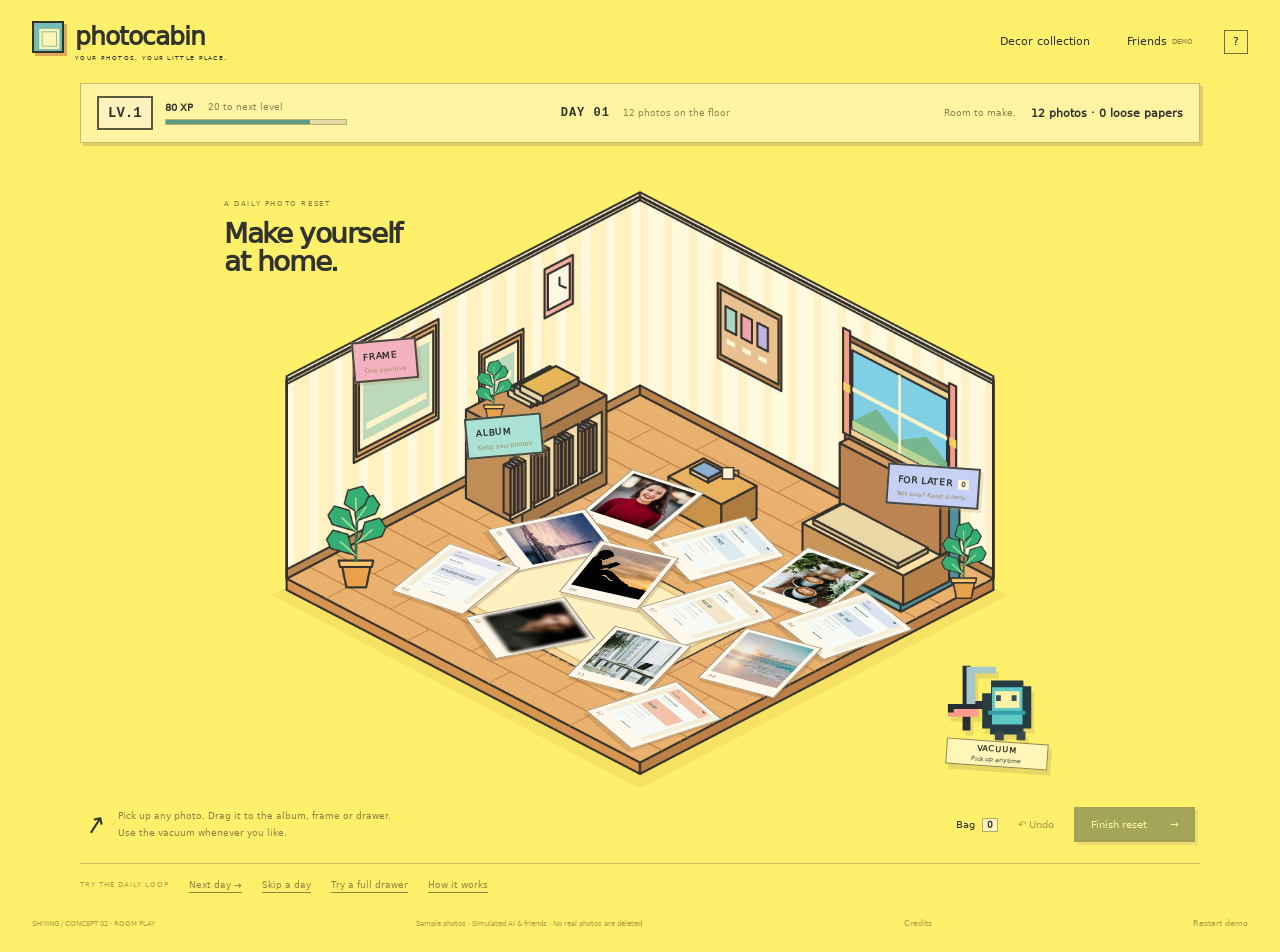
==== photocabin-room-play/index.html @ 77bf5c21 "Add standalone Photocabin Room Play English prototype" ====
<!doctype html><html lang="en"><head><meta charset="utf-8"><meta name="viewport" content="width=device-width,initial-scale=1"><meta name="theme-color" content="#fff06a"><meta name="description" content="An interactive photo room. Pick up your photos, put memories away, and vacuum what you no longer need. Unlock decorations as you return."><title>Photocabin · Make room for your memories</title><link rel="stylesheet" href="style.css"><style>.photo-layer{z-index:auto}.room-label{user-select:none}.corner-caption{display:none}</style></head><body>
<header><a href="./" class="brand"><span class="brand-icon">▣</span>photocabin<small>YOUR PHOTOS. YOUR LITTLE PLACE.</small></a><div class="top-actions"><button data-action="collection">Decor collection <span id="new-decor"></span></button><button data-action="friends">Friends <small>DEMO</small></button><button data-action="help" class="help-button" aria-label="How to play">?</button></div></header>
<main><div class="hud"><div class="level-hud"><span id="level-label">LV.1</span><div><div class="xp-line"><strong id="xp-label">80 XP</strong><span id="xp-next">20 to next level</span></div><div class="xp-track"><i id="xp-bar"></i></div></div></div><div class="day-hud"><strong id="day-label">DAY 01</strong><span id="day-note">12 photos to put away</span></div><div class="progress-hud"><span id="tidy-label">Your floor, a little clearer.</span><strong id="left-label">12 left</strong></div></div>
<div class="room-stage" id="room-stage"><canvas id="room-art" width="1200" height="940" aria-label="A colourful isometric room with photos scattered on its wooden floor"></canvas><div class="scene-title"><span>A DAILY PHOTO RESET</span><h1>Make yourself<br>at home.</h1></div><span class="corner-caption">NO SEPARATE PHOTO PANEL.<br>EVERYTHING HAPPENS HERE.</span><div class="photo-layer" id="photo-layer"></div><div id="dust-layer"></div><div class="scene-dimmer" id="scene-dimmer" hidden></div>
<button class="room-label album-label" data-drop="keep" data-action="album"><b>ALBUM</b><span>Keep your photos</span></button><button class="room-label frame-label" data-drop="frame" data-action="frames"><b>FRAME</b><span>One you love</span></button><button class="room-label drawer-label" data-drop="later" data-action="drawer"><b>FOR LATER <i id="drawer-count">0</i></b><span>Not sure? Keep it here.</span></button>
<button id="decor-parcel" class="decor-parcel" data-action="collection" hidden><span>✦</span><strong>A delivery for you!</strong><small>New decor unlocked →</small></button><button class="projector-use" id="projector-use" data-action="projector" hidden>Play your photos ▷</button><button class="printer-use" id="printer-use" data-action="printer" hidden>Make a photo strip ↗</button><div id="placement-layer" hidden></div>
<button id="vacuum-tool" aria-label="Drag the vacuum nozzle over any unwanted photo or loose paper"><svg viewBox="0 0 100 90" aria-hidden="true"><path d="M15 53V14h8v36h27v8H23v22h-8V62H0v-9z" fill="#272e36"/><path d="M19 15h30v7H28v31h-9z" fill="#a5c8cc"/><path d="M0 66h31v-8H6v4H0z" fill="#ff9c8b"/><path d="M44 29h33v6h8v43h-8v6H43v-6h-8V42h9z" fill="#273c43"/><path d="M45 36h31v38H45z" fill="#5cc9c5"/><path d="M48 40h25v17H48z" fill="#fff1a6"/><path d="M49 44h5v6h-5zM65 44h5v6h-5z" fill="#35505b"/><path d="M48 81h9v9h-9zM70 81h9v9h-9z" fill="#3b4650"/><path d="M41 60h38v4H41z" fill="#329eaa"/></svg><span>VACUUM<small>Pick up anytime</small></span></button>
</div>
<div class="bottom-bar"><div class="gesture-note"><span>↗</span><p id="gesture-note">Pick up any photo. Drag it to the album, frame or drawer.<br>Use the vacuum whenever you like.</p></div><div class="tools"><button data-action="bag" id="bag-button">Bag <b id="bag-count">0</b></button><button data-action="undo" id="undo-button" disabled>↶ Undo</button><button class="finish-button" data-action="finish" id="finish-button" disabled>Finish reset <span>→</span></button></div></div>
<div class="demo-controls"><span>TRY THE DAILY LOOP</span><button data-action="next-day">Next day →</button><button data-action="skip-day">Skip a day</button><button data-action="overflow">Try a full drawer</button><button data-action="help">How it works</button></div></main>
<footer><span>SHIYING / CONCEPT 02 · ROOM PLAY</span><span>Sample photos · Simulated AI & friends · No real photos are deleted</span><button data-action="credits">Credits</button><button data-action="restart">Restart demo</button></footer>
<dialog id="modal"><button data-action="close-modal" class="close-modal" aria-label="Close dialog">×</button><div id="modal-content"></div></dialog><div id="toast" role="status" aria-live="polite"></div><div id="vacuum-nozzle" hidden aria-hidden="true"><span class="vac-ring"></span><svg width="62" height="55" viewBox="0 0 62 55"><path d="M27 0h9v28h19v7h7v18H0V35h7v-7h20z" fill="#2e454c"/><path d="M5 35h52v11H5z" fill="#fa8e83"/><path d="M10 38h42v3H10z" fill="#ffdab0"/></svg></div><svg id="hose-overlay" aria-hidden="true"><path id="hose-path"/></svg>
<script src="samples.js"></script><script src="model.js"></script><script src="scene.js"></script><script src="app.js"></script></body></html>
---- photocabin-room-play/style.css ----
@font-face{font-family:RoomSans;src:url('assets/cabin-sans.ttf') format('truetype');font-display:swap}*{box-sizing:border-box}:root{--ink:#31332d;--yellow:#fff06b;--paper:#fff9e5;--red:#eb857a;--blue:#6aadc9;--green:#6da58a;--font:RoomSans,Arial,sans-serif}body{margin:0;background:var(--yellow);color:var(--ink);font:13px var(--font)}button,a{color:inherit;font:inherit}button{cursor:pointer;border:0;background:none}button:disabled{opacity:.45;cursor:default}button:focus-visible,a:focus-visible{outline:3px solid #9b75c2;outline-offset:4px}a{text-decoration:none}[hidden]{display:none!important}header{max-width:1380px;margin:auto;padding:22px 32px;display:flex;justify-content:space-between;align-items:center;gap:20px}.brand{position:relative;padding-left:43px;font-size:25px;font-weight:800;letter-spacing:-1px}.brand small{display:block;font-size:6px;font-weight:500;letter-spacing:1.3px;margin-top:3px}.brand-icon{position:absolute;left:0;top:-1px;background:#75bdb1;color:#fff5b3;border:2px solid var(--ink);width:32px;height:32px;display:grid;place-items:center;box-shadow:3px 3px 0 #dfa856;line-height:1;font-size:25px}.top-actions{display:flex;align-items:center;gap:25px}.top-actions button{font-size:11px;display:flex;align-items:center;gap:5px}.top-actions small{font-size:7px;color:#867e46}.help-button{width:24px;height:24px;border:1px solid #746f44!important;justify-content:center}#new-decor{font-size:8px;border-radius:50%;background:#e98175;color:white;padding:1px 4px}#new-decor:empty{display:none}main{max-width:1320px;padding:0 22px;margin:0 auto}.hud{display:flex;justify-content:space-between;align-items:center;padding:12px 16px;background:#fff9d980;border:1px solid #c9ba69;gap:20px;max-width:1120px;margin:auto;box-shadow:3px 3px 0 #e1ce68}.level-hud{display:flex;align-items:center;gap:12px}.level-hud>span{font:700 14px 'Courier New',monospace;background:#fff2bd;border:2px solid #5a5a3e;padding:7px 9px}.xp-line{display:flex;align-items:center;gap:15px;font-size:10px}.xp-line span{font-size:9px;color:#8b824e}.xp-track{background:#e5dba2;border:1px solid #bcb072;width:182px;height:6px;margin-top:6px}.xp-track i{display:block;height:100%;width:80%;background:#5a9b82;transition:width .25s}.day-hud{text-align:center;display:flex;gap:13px;align-items:center}.day-hud strong{font:700 12px 'Courier New',monospace;letter-spacing:1px}.day-hud>span{font-size:9px;color:#93854e}.progress-hud{display:flex;align-items:center;gap:15px}.progress-hud span{font-size:9px;color:#8d824d}.progress-hud strong{font-size:11px}.room-stage{position:relative;width:min(1180px,100%,calc((100dvh - 235px)*1.2766));margin:4px auto -18px;aspect-ratio:1200/940;isolation:isolate;min-width:0;touch-action:pan-y}#room-art{width:100%;height:100%;display:block;pointer-events:none}.scene-title{position:absolute;left:1%;top:7%;z-index:0}.scene-title>span{font-size:7px;letter-spacing:1.6px;color:#84773f}.scene-title h1{font-size:clamp(20px,2.2vw,32px);line-height:1.02;letter-spacing:-1.4px;margin:11px 0 0}.corner-caption{position:absolute;right:0;top:8%;font-size:6px;letter-spacing:1px;line-height:1.9;text-align:right;color:#a29548}.photo-layer{position:absolute;inset:0;pointer-events:none;z-index:10}.floor-photo{position:absolute;width:8.5%;aspect-ratio:4/5;background:#fff9eb;border:1px solid #9b896c;padding:4px 4px 14px;box-shadow:3px 5px 0 #77573036;transform:translate(-50%,-50%) matrix(.84,.44,-.84,.44,0,0) rotate(var(--rot));transform-origin:center;cursor:grab;touch-action:none;pointer-events:auto;user-select:none;transition:box-shadow .2s;z-index:calc(10 + var(--order))}.floor-photo img{width:100%;height:100%;display:block;object-fit:cover;pointer-events:none;background:#f4edd8}.floor-photo.screenshot img{object-fit:contain}.floor-photo img.soft{filter:blur(2px)}.floor-photo .photo-info{display:none}.floor-photo .tiny-number{position:absolute;bottom:3px;left:5px;font:6px 'Courier New',monospace;color:#93836a}.floor-photo:hover{box-shadow:3px 7px 5px #614e3840}.floor-photo.inspecting{z-index:110!important;width:min(39%,370px);padding:10px 10px 60px;transform:translate(-50%,-50%) rotate(-2deg);box-shadow:8px 14px 25px #493e3926;cursor:grab;border-color:#514a3e;transition:all .2s}.floor-photo.inspecting img{object-fit:contain;background:#faf6e9}.floor-photo.inspecting .photo-info{display:block;position:absolute;bottom:10px;left:12px;right:12px;font-size:9px;line-height:1.5}.floor-photo.inspecting .photo-info strong{display:block;font-size:11px;margin-bottom:3px}.floor-photo.inspecting .tiny-number{display:none}.photo-close{display:none}.floor-photo.inspecting .photo-close{display:grid;place-items:center;position:absolute;right:-14px;top:-14px;width:28px;height:28px;background:#fff5d5;border:2px solid #514a3e;border-radius:50%;font-size:20px;line-height:1;z-index:3}.floor-photo.dragging{z-index:150!important;transform:translate(-50%,-50%) rotate(-5deg)!important;width:14%;box-shadow:6px 15px 15px #5b4a3c33;transition:none;cursor:grabbing}.floor-photo.suction-hover{outline:3px dashed #d98674;outline-offset:4px}.floor-photo.sucked{animation:suck .5s ease forwards!important;pointer-events:none}.floor-photo.put-away{animation:putaway .4s ease forwards!important;pointer-events:none}@keyframes suck{25%{transform:translate(-50%,-50%) rotate(15deg) scale(.8)}100%{transform:translate(-50%,-50%) rotate(130deg) scale(.02);opacity:0}}@keyframes putaway{100%{transform:translate(-50%,-90%) scale(.02);opacity:0}}.scene-dimmer{position:absolute;inset:0;background:#423d2130;z-index:90;backdrop-filter:blur(1px)}.room-label{position:absolute;background:#fffbdf;border:2px solid #4b493d;padding:5px 9px;text-align:left;box-shadow:3px 3px 0 #c0905640;transform:translate(-50%,-50%) rotate(-5deg);z-index:120;line-height:1.3;transition:transform .12s,background .12s}.room-label b{font-size:9px;letter-spacing:.6px}.room-label>span{font-size:6px;display:block;color:#9a8758;margin-top:2px}.album-label{left:34%;top:43.5%;background:#ace1d5}.frame-label{left:20%;top:32%;background:#f4b2c0}.drawer-label{left:84.5%;top:51%;background:#c6d0f4;transform:translate(-50%,-50%) rotate(4deg)}.room-label.drop-over{background:#fff5a3;outline:4px solid #fff9d577;transform:translate(-50%,-50%) rotate(0) scale(1.15)}.drawer-label i{font-style:normal;background:#fff7d8;padding:1px 3px;font-size:7px;margin-left:2px}.decor-parcel{position:absolute;left:4%;top:75%;transform:rotate(-7deg);background:#f4b4d0;border:2px solid #514742;padding:10px 12px;z-index:30;box-shadow:4px 4px 0 #d39c7650;text-align:left;animation:bob 1.2s steps(2) infinite}.decor-parcel>span{position:absolute;right:-13px;top:-22px;font-size:33px;color:#fff9d1;text-shadow:1px 1px #8e7951}.decor-parcel strong{display:block;font-size:10px}.decor-parcel small{font-size:7px;display:block;margin-top:5px}@keyframes bob{50%{margin-top:-3px}}#vacuum-tool{position:absolute;left:86%;top:76%;width:12%;height:16%;z-index:125;padding:0;cursor:grab;touch-action:none;filter:drop-shadow(3px 5px 0 #9b88433a)}#vacuum-tool svg{width:100%;height:83%;display:block}#vacuum-tool>span{display:block;font-size:8px;font-weight:700;letter-spacing:1px;background:#fff6b8;border:1px solid #948547;padding:3px 5px;white-space:nowrap;transform:rotate(4deg)}#vacuum-tool small{font-size:6px;font-weight:400;display:block;letter-spacing:0;margin-top:2px}.dust-piece{position:absolute;z-index:8;transform:translate(-50%,-50%) rotate(var(--rot));width:3.2%;height:3%;pointer-events:none;opacity:.9}.dust-piece.paper{background:#fff6d9;border:1px solid #98896b;clip-path:polygon(0 10%,65% 0,100% 30%,90% 100%,20% 85%)}.dust-piece.ball{background:#d5bd93;border:1px solid #a58f6c;clip-path:polygon(20% 0,65% 7%,100% 40%,80% 88%,40% 100%,0 60%)}.dust-piece.dust{background:#bba06d66;border-radius:50%;box-shadow:6px 3px 0 #bba06d44,-5px 3px 0 #bba06d33}.dust-piece.clearing{animation:putaway .25s forwards}.projector-use,.printer-use{position:absolute;z-index:40;transform:translate(-50%,-50%);background:#fff9dc;border:1px dashed #a08a65;font-size:6px;padding:4px 6px}.projector-use{left:61%;top:45%}.printer-use{left:59%;top:44%}.bottom-bar{max-width:1120px;margin:0 auto;display:flex;align-items:center;justify-content:space-between;gap:20px;padding:13px 5px;position:relative;z-index:5}.gesture-note{display:flex;align-items:center;gap:12px}.gesture-note>span{font-size:25px;transform:rotate(-12deg)}.gesture-note p{font-size:9px;line-height:1.8;color:#8c8047;margin:0}.tools{display:flex;align-items:center;gap:20px}.tools button{font-size:10px;padding:6px 0}.tools b{font-size:9px;background:#fff5c3;border:1px solid #b8a85e;padding:1px 4px;margin-left:4px}.tools .finish-button{background:#364d45;color:#fff7d0;border:2px solid #354238;padding:10px 15px;box-shadow:3px 3px 0 #e1c67d;display:flex;gap:23px;align-items:center}.demo-controls{max-width:1120px;margin:8px auto 20px;display:flex;gap:20px;align-items:center;flex-wrap:wrap;border-top:1px solid #d1bf69;padding:16px 0 0}.demo-controls>span{font-size:7px;color:#b09c42;letter-spacing:1px}.demo-controls button{font-size:9px;padding:0;text-decoration:underline;text-underline-offset:4px;color:#928147}footer{max-width:1360px;margin:auto;padding:9px 32px 24px;display:flex;gap:20px;align-items:center;justify-content:space-between;font-size:7px;color:#b29c45}footer button{font-size:8px;padding:0}#placement-layer{position:absolute;inset:0;z-index:160;background:#fff7bd33}#placement-layer .placement-title{position:absolute;left:50%;top:10%;transform:translateX(-50%);font-size:13px;background:#fff7d8;border:2px solid #756246;padding:12px 18px;box-shadow:3px 3px 0 #dcae68}#placement-layer>button{position:absolute;transform:translate(-50%,-50%);width:74px;height:48px;border:3px dashed #fff8d7;outline:2px dashed #7d996d;background:#c7ddbe99;font-size:8px;color:#52704b;border-radius:50%;box-shadow:0 0 0 7px #fff8cf55}#placement-layer .cancel-placement{top:18%;left:50%;width:auto;height:auto;border:0;outline:0;background:none;box-shadow:none;text-decoration:underline;font-size:10px;padding:8px}dialog{border:2px solid #564b3a;background:#fff9e7;color:var(--ink);width:min(820px,94vw);max-height:88vh;padding:32px;box-shadow:8px 8px 0 #7a715433;overflow:auto}dialog::backdrop{background:#3f422e55;backdrop-filter:blur(4px)}.close-modal{position:absolute;right:13px;top:8px;font-size:26px}.kicker{font-size:8px;letter-spacing:1.6px;color:#a08a53}.modal-title{font-size:29px;letter-spacing:-1.1px;margin:13px 0 10px;line-height:1.2}.modal-desc{font-size:11px;line-height:1.8;color:#99865b;margin:10px 0 17px}.modal-note{font-size:9px;line-height:1.8;color:#ae9b72}.action-button{background:#456b5b;color:#fff7dc;border:2px solid #3b4e42;padding:11px 16px;font-size:11px;box-shadow:3px 3px 0 #dac38e;display:inline-flex;align-items:center;gap:20px}.action-button.pink{background:#eaa5ae;color:#5c4143}.modal-actions{display:flex;align-items:center;gap:22px;margin-top:23px;flex-wrap:wrap}.text-button{font-size:10px;text-decoration:underline;text-underline-offset:4px}.decor-grid{display:grid;grid-template-columns:repeat(3,1fr);gap:14px;margin-top:21px}.decor-card{border:1px solid #d8c79d;background:#fff5d9;padding:14px;position:relative}.decor-card.locked{opacity:.48}.decor-icon{height:72px;display:flex;align-items:center;justify-content:center;background:var(--tint);position:relative;margin-bottom:12px;overflow:hidden}.decor-icon svg{height:64px;width:90px;overflow:visible}.decor-card h3{font-size:12px;margin:7px 0}.decor-card p{font-size:9px;color:#a58f61;line-height:1.6;min-height:30px;margin:0 0 9px}.decor-card small{font-size:7px;color:#ac985f}.decor-card button{display:block;border:1px solid #aa9668;background:#fff9e4;padding:7px 10px;font-size:9px;width:100%;margin-top:12px}.new-badge{position:absolute;top:7px;right:7px;background:#f0acb6;color:#654746;font-size:7px;padding:3px 5px;z-index:1}.photo-grid{display:grid;grid-template-columns:repeat(4,1fr);gap:14px;margin:20px 0}.saved-photo{background:white;padding:5px;border:1px solid #e0d2b0;min-width:0}.saved-photo img{width:100%;height:105px;object-fit:contain;display:block;background:#f9f2df}.saved-photo strong{display:block;font-size:8px;line-height:1.5;margin:7px 1px}.saved-photo button{font-size:8px;padding:4px 0;text-decoration:underline;text-underline-offset:3px}.saved-photo .chosen{color:#b57839}.leader-row{display:flex;align-items:center;gap:14px;padding:15px;border:1px solid #ddcda6;background:#faf0d7;margin:10px 0;font-size:12px}.leader-row.you{background:#fff0a7;border-color:#c4a96f}.leader-row .avatar{width:32px;height:34px;display:grid;place-items:center;border:2px solid #74694d;background:var(--avatar);font-weight:700}.leader-row strong{margin-left:auto;font-size:13px}.leader-row small{font-size:7px;color:#a1916a;display:block;margin-top:4px}.stats-row{display:flex;justify-content:space-around;gap:16px;margin:25px 0}.stats-row strong{display:block;font:700 26px 'Courier New',monospace}.stats-row span{font-size:8px;color:#ab9765;line-height:2}.xp-summary{padding:15px;background:#f8e6ba;border:1px solid #dec692;font-size:12px;line-height:1.9}.projector-screen{background:#283e38;min-height:230px;padding:15px;display:grid;place-items:center;margin-top:20px}.projector-screen img{width:100%;height:330px;object-fit:contain}.projector-screen p{font-size:11px;color:#c8d8b8;line-height:1.8;text-align:center}.slide-controls{display:flex;justify-content:space-between;align-items:center;margin:17px 0;font-size:10px}.slide-controls button{border:1px solid #c6b58a;padding:7px 10px;background:#fff4d5}.help-list{font-size:11px;line-height:1.9;color:#9e895b;padding-left:18px}.help-list li{margin:10px 0}.help-list strong{color:#5d5946}#toast{position:fixed;left:50%;bottom:25px;transform:translate(-50%,25px);background:#354b40;color:#fff7d9;border:2px solid #2f4439;padding:12px 20px;box-shadow:3px 3px 0 #d6c28d;font-size:11px;opacity:0;transition:.2s;z-index:300;pointer-events:none;text-align:center;max-width:92vw}#toast.show{opacity:1;transform:translate(-50%,0)}#vacuum-nozzle{position:fixed;z-index:230;transform:translate(-50%,-50%);width:66px;height:60px;pointer-events:none;filter:drop-shadow(3px 6px 0 #665a3b33)}#vacuum-nozzle svg{position:absolute;left:2px;top:8px}.vac-ring{position:absolute;inset:-9px;border-radius:50%;background:conic-gradient(#ea8e80 calc(var(--progress,0)*1turn),transparent 0);opacity:0}.vac-ring.active{opacity:.85}.vac-ring:after{content:'';position:absolute;inset:5px;background:#fff6d3b0;border-radius:50%}#hose-overlay{position:fixed;inset:0;width:100%;height:100%;z-index:220;pointer-events:none}#hose-path{fill:none;stroke:#5d8e8c;stroke-width:10;stroke-linecap:square;stroke-dasharray:3 4}.xp-pop{position:fixed;z-index:250;pointer-events:none;font-size:11px;font-weight:700;background:#fff3ba;border:1px solid #bd9c52;padding:5px 8px;animation:xpfloat 1s ease forwards}@keyframes xpfloat{to{transform:translateY(-35px);opacity:0}}
@media(min-width:1500px){.room-stage{width:min(1280px,100%,calc((100dvh - 240px)*1.2766))}}
@media(max-width:900px){header{padding:18px 23px}.brand{font-size:22px}.top-actions{gap:17px}.top-actions button{font-size:10px}.top-actions small{display:none}main{padding:0 15px}.hud{padding:10px 12px;gap:14px}.xp-track{width:140px}.xp-line span{display:none}.level-hud{gap:8px}.level-hud>span{font-size:12px;padding:7px}.day-hud{display:block}.day-hud span{display:block;font-size:7px;margin-top:4px}.progress-hud span{display:none}.room-stage{width:100%;margin-top:13px}.scene-title{top:3%}.scene-title h1{font-size:25px}.corner-caption{font-size:5px;top:4%}.gesture-note p{font-size:8px}.tools{gap:15px}.tools button{font-size:9px}.tools .finish-button{padding:10px;gap:12px}.bottom-bar{margin-top:12px}.room-label{padding:5px 7px}.room-label b{font-size:7px}.room-label span{font-size:5px}.decor-parcel{padding:9px}.decor-parcel strong{font-size:8px}.decor-parcel small{font-size:6px}.floor-photo.inspecting{width:42%}.floor-photo.inspecting .photo-info{font-size:8px}.floor-photo.inspecting .photo-info strong{font-size:10px}footer{font-size:6px;padding:10px 23px 22px}.demo-controls{margin-bottom:18px;gap:17px}.demo-controls button{font-size:8px}.projector-use,.printer-use{font-size:5px}}
@media(max-width:600px){header{padding:15px 17px;gap:10px}.brand{font-size:20px;padding-left:35px}.brand small{font-size:5px;letter-spacing:.8px}.brand-icon{width:27px;height:27px;font-size:22px}.top-actions{gap:13px}.top-actions button{font-size:9px}.top-actions button:first-child{max-width:65px;line-height:1.5;text-align:left}.help-button{width:21px;height:21px}main{padding:0 10px}.hud{padding:10px;gap:8px}.level-hud>span{font-size:10px;padding:7px 5px}.xp-track{width:88px}.xp-line{font-size:9px}.day-hud strong{font-size:10px}.day-hud span{font-size:6px;max-width:95px;line-height:1.5}.progress-hud strong{font-size:9px}.room-stage{width:calc(100% + 16px);margin-left:-8px;margin-top:37px;margin-bottom:15px}.scene-title{top:-4%;left:4%}.scene-title>span{font-size:5px;letter-spacing:1px}.scene-title h1{font-size:21px;margin-top:6px}.corner-caption{top:-3%;right:3%;font-size:4px}.floor-photo{width:10%;padding:2px 2px 8px}.floor-photo .tiny-number{font-size:4px;bottom:1px}.floor-photo.inspecting{width:64%;padding:6px 6px 51px}.floor-photo.inspecting .photo-info{font-size:7px;left:8px;right:8px;bottom:7px}.floor-photo.inspecting .photo-info strong{font-size:9px}.floor-photo.inspecting .photo-close{width:24px;height:24px;font-size:18px;right:-11px;top:-11px}.floor-photo.dragging{width:25%}.room-label{border-width:1px;padding:3px 5px;box-shadow:2px 2px 0 #9b794233}.room-label b{font-size:5px;letter-spacing:.3px}.room-label>span{display:none}.frame-label{left:19%;top:32%}.album-label{left:34%;top:43%}.drawer-label{left:85%;top:52%}.drawer-label i{font-size:5px}.decor-parcel{left:2%;top:75%;padding:7px}.decor-parcel strong{font-size:6px}.decor-parcel small{font-size:5px}.decor-parcel>span{font-size:22px;top:-16px;right:-8px}#vacuum-tool{width:14%;height:18%;left:85%;top:76%}#vacuum-tool>span{font-size:5px;padding:3px}#vacuum-tool small{font-size:4px}.bottom-bar{flex-wrap:wrap;padding:10px 6px;gap:12px;align-items:center}.gesture-note{width:100%;gap:8px}.gesture-note>span{font-size:21px}.gesture-note p{font-size:8px;line-height:1.7}.tools{width:100%;justify-content:flex-end;gap:22px}.tools .finish-button{margin-left:auto;gap:20px;padding:10px 13px;font-size:10px}.tools button{font-size:10px}.tools b{font-size:8px}.demo-controls{gap:14px;justify-content:space-between;align-items:center;margin-top:8px;padding:14px 5px 0}.demo-controls>span{font-size:6px;width:100%;letter-spacing:1px}.demo-controls button{font-size:8px}footer{padding:10px 17px 20px;font-size:6px;gap:12px;flex-wrap:wrap}footer span:nth-child(2){order:4;width:100%;font-size:6px}footer button{font-size:7px}dialog{padding:29px 22px}.modal-title{font-size:25px}.modal-desc{font-size:10px}.modal-note{font-size:8px}.decor-grid{grid-template-columns:repeat(2,1fr);gap:11px}.decor-card{padding:11px}.decor-card h3{font-size:10px}.decor-card p{font-size:8px}.decor-card button{font-size:8px}.decor-icon{height:60px}.decor-icon svg{height:55px;width:75px}.photo-grid{grid-template-columns:repeat(3,1fr);gap:10px}.saved-photo img{height:90px}.saved-photo strong{font-size:7px}.saved-photo button{font-size:7px}.projector-screen img{height:250px}.projector-use,.printer-use{font-size:4px;padding:3px}.stats-row{gap:10px}.stats-row strong{font-size:24px}.stats-row span{font-size:7px}#placement-layer .placement-title{font-size:10px;padding:9px 12px;top:1%;width:75%;text-align:center}#placement-layer>button{width:49px;height:32px;font-size:6px;border-width:2px}#placement-layer .cancel-placement{font-size:8px;top:11%}.help-list{font-size:10px}#toast{font-size:10px;padding:10px 13px}}
@media(prefers-reduced-motion:reduce){*,*:before,*:after{animation:none!important;transition:none!important}}
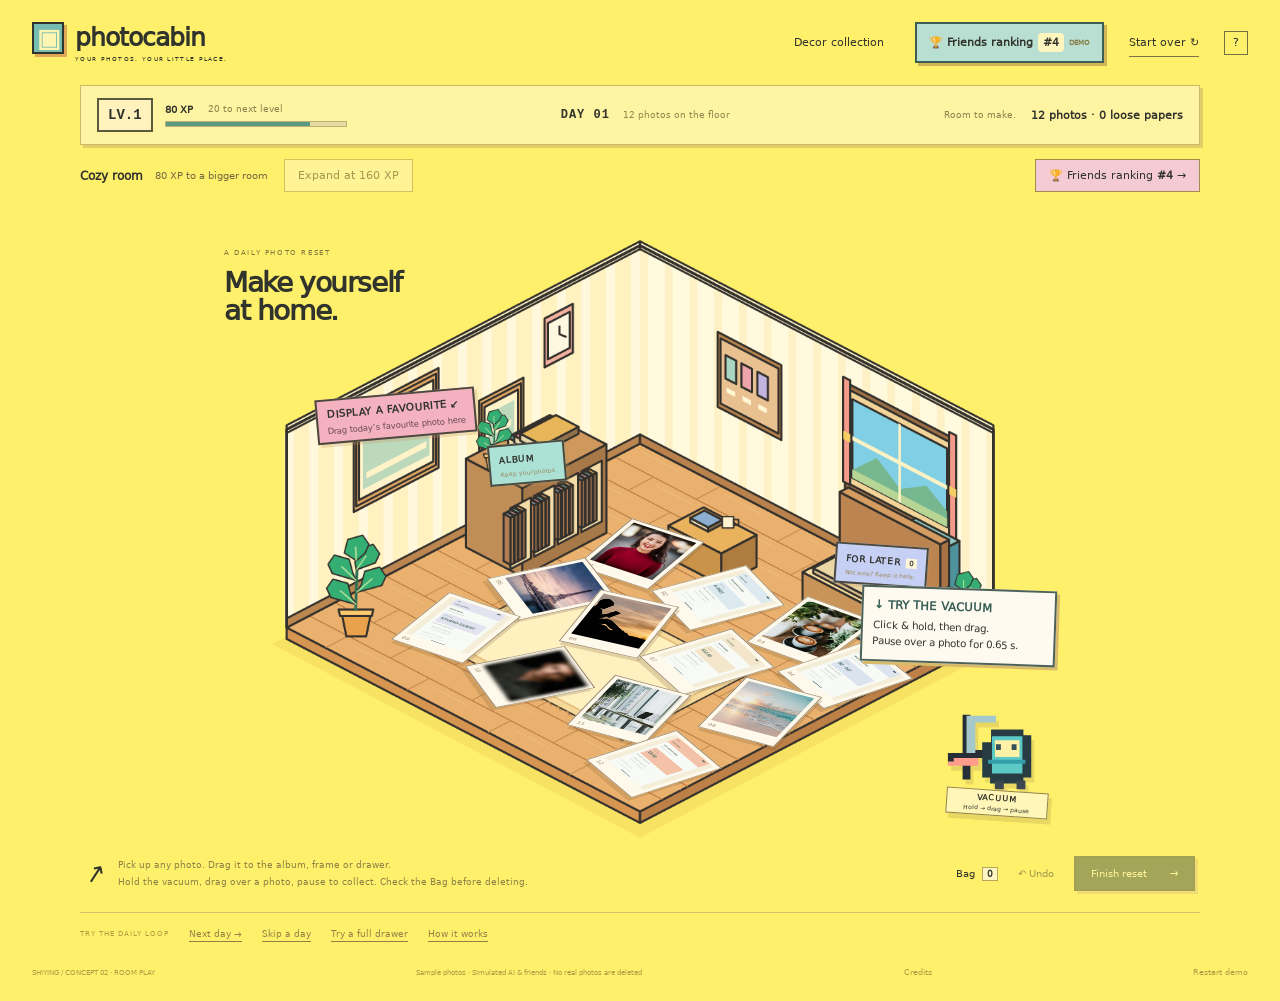
==== commit 623edb4b: "Improve Photocabin discovery, room expansion, ranking feedback and reset" ====
--- a/photocabin-room-play/index.html
+++ b/photocabin-room-play/index.html
@@ -1,13 +1,13 @@
-<!doctype html><html lang="en"><head><meta charset="utf-8"><meta name="viewport" content="width=device-width,initial-scale=1"><meta name="theme-color" content="#fff06a"><meta name="description" content="An interactive photo room. Pick up your photos, put memories away, and vacuum what you no longer need. Unlock decorations as you return."><title>Photocabin · Make room for your memories</title><link rel="stylesheet" href="style.css"><style>.photo-layer{z-index:auto}.room-label{user-select:none}.corner-caption{display:none}</style></head><body>
-<header><a href="./" class="brand"><span class="brand-icon">▣</span>photocabin<small>YOUR PHOTOS. YOUR LITTLE PLACE.</small></a><div class="top-actions"><button data-action="collection">Decor collection <span id="new-decor"></span></button><button data-action="friends">Friends <small>DEMO</small></button><button data-action="help" class="help-button" aria-label="How to play">?</button></div></header>
+<!doctype html><html lang="en"><head><meta charset="utf-8"><meta name="viewport" content="width=device-width,initial-scale=1"><meta name="theme-color" content="#fff06a"><meta name="description" content="An interactive photo room. Pick up your photos, put memories away, and vacuum what you no longer need. Unlock decorations as you return."><title>Photocabin · Make room for your memories</title><link rel="stylesheet" href="style.css?v=20261117-room2"><style>.photo-layer{z-index:auto}.room-label{user-select:none}.corner-caption{display:none}</style></head><body>
+<header><a href="./" class="brand"><span class="brand-icon">▣</span>photocabin<small>YOUR PHOTOS. YOUR LITTLE PLACE.</small></a><div class="top-actions"><button data-action="collection">Decor collection <span id="new-decor"></span></button><button data-action="friends" class="friends-entry">🏆 Friends ranking <b id="rank-badge">#4</b><small>DEMO</small></button><button data-action="restart" class="restart-entry">Start over ↻</button><button data-action="help" class="help-button" aria-label="How to play">?</button></div></header>
 <main><div class="hud"><div class="level-hud"><span id="level-label">LV.1</span><div><div class="xp-line"><strong id="xp-label">80 XP</strong><span id="xp-next">20 to next level</span></div><div class="xp-track"><i id="xp-bar"></i></div></div></div><div class="day-hud"><strong id="day-label">DAY 01</strong><span id="day-note">12 photos to put away</span></div><div class="progress-hud"><span id="tidy-label">Your floor, a little clearer.</span><strong id="left-label">12 left</strong></div></div>
-<div class="room-stage" id="room-stage"><canvas id="room-art" width="1200" height="940" aria-label="A colourful isometric room with photos scattered on its wooden floor"></canvas><div class="scene-title"><span>A DAILY PHOTO RESET</span><h1>Make yourself<br>at home.</h1></div><span class="corner-caption">NO SEPARATE PHOTO PANEL.<br>EVERYTHING HAPPENS HERE.</span><div class="photo-layer" id="photo-layer"></div><div id="dust-layer"></div><div class="scene-dimmer" id="scene-dimmer" hidden></div>
-<button class="room-label album-label" data-drop="keep" data-action="album"><b>ALBUM</b><span>Keep your photos</span></button><button class="room-label frame-label" data-drop="frame" data-action="frames"><b>FRAME</b><span>One you love</span></button><button class="room-label drawer-label" data-drop="later" data-action="drawer"><b>FOR LATER <i id="drawer-count">0</i></b><span>Not sure? Keep it here.</span></button>
+<div class="room-growth-bar"><span><b id="room-name">Cozy room</b><small id="room-growth-note">Reach 160 total XP to expand</small></span><button data-action="expand-room" id="expand-room">Expand room · 160 XP</button><button data-action="friends" class="ranking-shortcut">🏆 Friends ranking <strong id="rank-summary">#4</strong> →</button></div><div class="room-stage" id="room-stage"><canvas id="room-art" width="1200" height="940" aria-label="A colourful isometric room with photos scattered on its wooden floor"></canvas><div class="scene-title"><span>A DAILY PHOTO RESET</span><h1>Make yourself<br>at home.</h1></div><span class="corner-caption">NO SEPARATE PHOTO PANEL.<br>EVERYTHING HAPPENS HERE.</span><div class="photo-layer" id="photo-layer"></div><div id="dust-layer"></div><div class="scene-dimmer" id="scene-dimmer" hidden></div>
+<button class="room-label album-label" data-drop="keep" data-action="album"><b>ALBUM</b><span>Keep your photos</span></button><button class="room-label frame-label" data-drop="frame" data-action="frames"><b>DISPLAY A FAVOURITE ↙</b><span>Drag today’s favourite photo here</span></button><button class="room-label drawer-label" data-drop="later" data-action="drawer"><b>FOR LATER <i id="drawer-count">0</i></b><span>Not sure? Keep it here.</span></button>
 <button id="decor-parcel" class="decor-parcel" data-action="collection" hidden><span>✦</span><strong>A delivery for you!</strong><small>New decor unlocked →</small></button><button class="projector-use" id="projector-use" data-action="projector" hidden>Play your photos ▷</button><button class="printer-use" id="printer-use" data-action="printer" hidden>Make a photo strip ↗</button><div id="placement-layer" hidden></div>
-<button id="vacuum-tool" aria-label="Drag the vacuum nozzle over any unwanted photo or loose paper"><svg viewBox="0 0 100 90" aria-hidden="true"><path d="M15 53V14h8v36h27v8H23v22h-8V62H0v-9z" fill="#272e36"/><path d="M19 15h30v7H28v31h-9z" fill="#a5c8cc"/><path d="M0 66h31v-8H6v4H0z" fill="#ff9c8b"/><path d="M44 29h33v6h8v43h-8v6H43v-6h-8V42h9z" fill="#273c43"/><path d="M45 36h31v38H45z" fill="#5cc9c5"/><path d="M48 40h25v17H48z" fill="#fff1a6"/><path d="M49 44h5v6h-5zM65 44h5v6h-5z" fill="#35505b"/><path d="M48 81h9v9h-9zM70 81h9v9h-9z" fill="#3b4650"/><path d="M41 60h38v4H41z" fill="#329eaa"/></svg><span>VACUUM<small>Pick up anytime</small></span></button>
+<div class="vacuum-cue" id="vacuum-cue"><b>↓ TRY THE VACUUM</b><span>Click &amp; hold, then drag.<br>Pause over a photo for 0.65 s.</span></div><button id="vacuum-tool" aria-label="Click and hold the vacuum, drag over a photo, then pause for 0.65 seconds to collect it" aria-describedby="vacuum-cue"><svg viewBox="0 0 100 90" aria-hidden="true"><path d="M15 53V14h8v36h27v8H23v22h-8V62H0v-9z" fill="#272e36"/><path d="M19 15h30v7H28v31h-9z" fill="#a5c8cc"/><path d="M0 66h31v-8H6v4H0z" fill="#ff9c8b"/><path d="M44 29h33v6h8v43h-8v6H43v-6h-8V42h9z" fill="#273c43"/><path d="M45 36h31v38H45z" fill="#5cc9c5"/><path d="M48 40h25v17H48z" fill="#fff1a6"/><path d="M49 44h5v6h-5zM65 44h5v6h-5z" fill="#35505b"/><path d="M48 81h9v9h-9zM70 81h9v9h-9z" fill="#3b4650"/><path d="M41 60h38v4H41z" fill="#329eaa"/></svg><span>VACUUM<small>Hold → drag → pause</small></span></button>
 </div>
-<div class="bottom-bar"><div class="gesture-note"><span>↗</span><p id="gesture-note">Pick up any photo. Drag it to the album, frame or drawer.<br>Use the vacuum whenever you like.</p></div><div class="tools"><button data-action="bag" id="bag-button">Bag <b id="bag-count">0</b></button><button data-action="undo" id="undo-button" disabled>↶ Undo</button><button class="finish-button" data-action="finish" id="finish-button" disabled>Finish reset <span>→</span></button></div></div>
+<div class="bottom-bar"><div class="gesture-note"><span>↗</span><p id="gesture-note">Pick up any photo. Drag it to the album, frame or drawer.<br>Hold the vacuum, drag over a photo, pause to collect. Check the Bag before deleting.</p></div><div class="tools"><button data-action="bag" id="bag-button">Bag <b id="bag-count">0</b></button><button data-action="undo" id="undo-button" disabled>↶ Undo</button><button class="finish-button" data-action="finish" id="finish-button" disabled>Finish reset <span>→</span></button></div></div>
 <div class="demo-controls"><span>TRY THE DAILY LOOP</span><button data-action="next-day">Next day →</button><button data-action="skip-day">Skip a day</button><button data-action="overflow">Try a full drawer</button><button data-action="help">How it works</button></div></main>
 <footer><span>SHIYING / CONCEPT 02 · ROOM PLAY</span><span>Sample photos · Simulated AI & friends · No real photos are deleted</span><button data-action="credits">Credits</button><button data-action="restart">Restart demo</button></footer>
-<dialog id="modal"><button data-action="close-modal" class="close-modal" aria-label="Close dialog">×</button><div id="modal-content"></div></dialog><div id="toast" role="status" aria-live="polite"></div><div id="vacuum-nozzle" hidden aria-hidden="true"><span class="vac-ring"></span><svg width="62" height="55" viewBox="0 0 62 55"><path d="M27 0h9v28h19v7h7v18H0V35h7v-7h20z" fill="#2e454c"/><path d="M5 35h52v11H5z" fill="#fa8e83"/><path d="M10 38h42v3H10z" fill="#ffdab0"/></svg></div><svg id="hose-overlay" aria-hidden="true"><path id="hose-path"/></svg>
-<script src="samples.js"></script><script src="model.js"></script><script src="scene.js"></script><script src="app.js"></script></body></html>
+<dialog id="modal"><button data-action="close-modal" class="close-modal" aria-label="Close dialog">×</button><div id="modal-content"></div></dialog><div id="rank-celebration" class="rank-celebration" role="status" aria-live="polite" hidden><button data-action="dismiss-rank" aria-label="Dismiss rank update" class="rank-dismiss">×</button><strong id="rank-message"></strong><span>Demo friends · Ranked by review XP</span><button data-action="friends">See friends ranking →</button></div><div id="toast" role="status" aria-live="polite"></div><div id="vacuum-nozzle" hidden aria-hidden="true"><span class="vac-ring"></span><svg width="62" height="55" viewBox="0 0 62 55"><path d="M27 0h9v28h19v7h7v18H0V35h7v-7h20z" fill="#2e454c"/><path d="M5 35h52v11H5z" fill="#fa8e83"/><path d="M10 38h42v3H10z" fill="#ffdab0"/></svg></div><svg id="hose-overlay" aria-hidden="true"><path id="hose-path"/></svg>
+<script src="samples.js"></script><script src="model.js?v=20261117-room2"></script><script src="scene.js?v=20261117-room2"></script><script src="app.js?v=20261117-room2"></script></body></html>
--- a/photocabin-room-play/style.css
+++ b/photocabin-room-play/style.css
@@ -3,3 +3,6 @@
 @media(max-width:900px){header{padding:18px 23px}.brand{font-size:22px}.top-actions{gap:17px}.top-actions button{font-size:10px}.top-actions small{display:none}main{padding:0 15px}.hud{padding:10px 12px;gap:14px}.xp-track{width:140px}.xp-line span{display:none}.level-hud{gap:8px}.level-hud>span{font-size:12px;padding:7px}.day-hud{display:block}.day-hud span{display:block;font-size:7px;margin-top:4px}.progress-hud span{display:none}.room-stage{width:100%;margin-top:13px}.scene-title{top:3%}.scene-title h1{font-size:25px}.corner-caption{font-size:5px;top:4%}.gesture-note p{font-size:8px}.tools{gap:15px}.tools button{font-size:9px}.tools .finish-button{padding:10px;gap:12px}.bottom-bar{margin-top:12px}.room-label{padding:5px 7px}.room-label b{font-size:7px}.room-label span{font-size:5px}.decor-parcel{padding:9px}.decor-parcel strong{font-size:8px}.decor-parcel small{font-size:6px}.floor-photo.inspecting{width:42%}.floor-photo.inspecting .photo-info{font-size:8px}.floor-photo.inspecting .photo-info strong{font-size:10px}footer{font-size:6px;padding:10px 23px 22px}.demo-controls{margin-bottom:18px;gap:17px}.demo-controls button{font-size:8px}.projector-use,.printer-use{font-size:5px}}
 @media(max-width:600px){header{padding:15px 17px;gap:10px}.brand{font-size:20px;padding-left:35px}.brand small{font-size:5px;letter-spacing:.8px}.brand-icon{width:27px;height:27px;font-size:22px}.top-actions{gap:13px}.top-actions button{font-size:9px}.top-actions button:first-child{max-width:65px;line-height:1.5;text-align:left}.help-button{width:21px;height:21px}main{padding:0 10px}.hud{padding:10px;gap:8px}.level-hud>span{font-size:10px;padding:7px 5px}.xp-track{width:88px}.xp-line{font-size:9px}.day-hud strong{font-size:10px}.day-hud span{font-size:6px;max-width:95px;line-height:1.5}.progress-hud strong{font-size:9px}.room-stage{width:calc(100% + 16px);margin-left:-8px;margin-top:37px;margin-bottom:15px}.scene-title{top:-4%;left:4%}.scene-title>span{font-size:5px;letter-spacing:1px}.scene-title h1{font-size:21px;margin-top:6px}.corner-caption{top:-3%;right:3%;font-size:4px}.floor-photo{width:10%;padding:2px 2px 8px}.floor-photo .tiny-number{font-size:4px;bottom:1px}.floor-photo.inspecting{width:64%;padding:6px 6px 51px}.floor-photo.inspecting .photo-info{font-size:7px;left:8px;right:8px;bottom:7px}.floor-photo.inspecting .photo-info strong{font-size:9px}.floor-photo.inspecting .photo-close{width:24px;height:24px;font-size:18px;right:-11px;top:-11px}.floor-photo.dragging{width:25%}.room-label{border-width:1px;padding:3px 5px;box-shadow:2px 2px 0 #9b794233}.room-label b{font-size:5px;letter-spacing:.3px}.room-label>span{display:none}.frame-label{left:19%;top:32%}.album-label{left:34%;top:43%}.drawer-label{left:85%;top:52%}.drawer-label i{font-size:5px}.decor-parcel{left:2%;top:75%;padding:7px}.decor-parcel strong{font-size:6px}.decor-parcel small{font-size:5px}.decor-parcel>span{font-size:22px;top:-16px;right:-8px}#vacuum-tool{width:14%;height:18%;left:85%;top:76%}#vacuum-tool>span{font-size:5px;padding:3px}#vacuum-tool small{font-size:4px}.bottom-bar{flex-wrap:wrap;padding:10px 6px;gap:12px;align-items:center}.gesture-note{width:100%;gap:8px}.gesture-note>span{font-size:21px}.gesture-note p{font-size:8px;line-height:1.7}.tools{width:100%;justify-content:flex-end;gap:22px}.tools .finish-button{margin-left:auto;gap:20px;padding:10px 13px;font-size:10px}.tools button{font-size:10px}.tools b{font-size:8px}.demo-controls{gap:14px;justify-content:space-between;align-items:center;margin-top:8px;padding:14px 5px 0}.demo-controls>span{font-size:6px;width:100%;letter-spacing:1px}.demo-controls button{font-size:8px}footer{padding:10px 17px 20px;font-size:6px;gap:12px;flex-wrap:wrap}footer span:nth-child(2){order:4;width:100%;font-size:6px}footer button{font-size:7px}dialog{padding:29px 22px}.modal-title{font-size:25px}.modal-desc{font-size:10px}.modal-note{font-size:8px}.decor-grid{grid-template-columns:repeat(2,1fr);gap:11px}.decor-card{padding:11px}.decor-card h3{font-size:10px}.decor-card p{font-size:8px}.decor-card button{font-size:8px}.decor-icon{height:60px}.decor-icon svg{height:55px;width:75px}.photo-grid{grid-template-columns:repeat(3,1fr);gap:10px}.saved-photo img{height:90px}.saved-photo strong{font-size:7px}.saved-photo button{font-size:7px}.projector-screen img{height:250px}.projector-use,.printer-use{font-size:4px;padding:3px}.stats-row{gap:10px}.stats-row strong{font-size:24px}.stats-row span{font-size:7px}#placement-layer .placement-title{font-size:10px;padding:9px 12px;top:1%;width:75%;text-align:center}#placement-layer>button{width:49px;height:32px;font-size:6px;border-width:2px}#placement-layer .cancel-placement{font-size:8px;top:11%}.help-list{font-size:10px}#toast{font-size:10px;padding:10px 13px}}
 @media(prefers-reduced-motion:reduce){*,*:before,*:after{animation:none!important;transition:none!important}}
+
+/* Visible, contextual guidance and a room that grows with review XP. */
+.top-actions .friends-entry{background:#b9ded2;border:2px solid #3d5f53;box-shadow:3px 3px #d3b358;padding:9px 12px;font-weight:bold}.friends-entry b{background:#fff5be;border-radius:4px;padding:3px 5px}.top-actions .restart-entry{border-bottom:1px solid #7d7048;padding:7px 0}.room-growth-bar{max-width:1120px;margin:14px auto 0;display:flex;align-items:center;gap:16px;flex-wrap:wrap}.room-growth-bar>span{display:flex;align-items:center;gap:12px}.room-growth-bar b{font-size:12px}.room-growth-bar small{font-size:10px;color:#776943}.room-growth-bar button{font-size:11px;padding:9px 13px;border:1px solid #a18e4e;background:#fff7cc}.room-growth-bar .ready{background:#b8dfc6;border:2px solid #486b54}.ranking-shortcut{margin-left:auto;background:#f4cad5!important}.vacuum-cue{position:absolute;right:1%;top:59%;width:23%;z-index:124;background:#fffaf0;border:2px solid #4c6259;padding:10px;box-shadow:3px 3px #d8bb6b;pointer-events:none;transform:rotate(2deg)}.vacuum-cue b{display:block;font-size:clamp(8px,.9vw,12px);color:#365e55}.vacuum-cue span{display:block;font-size:clamp(7px,.8vw,11px);line-height:1.6;margin-top:5px}.vacuum-cue.in-use{background:#d4eadc}#vacuum-tool.discoverable svg{animation:vacuum-invite 2.2s ease-in-out infinite}#vacuum-tool.in-use{filter:drop-shadow(0 0 9px #418d7c)}.frame-label{max-width:25%;background:#f4b2c0}.frame-label b{font-size:clamp(6px,.8vw,11px)}.frame-label>span{display:block!important;font-size:clamp(6px,.65vw,9px);color:#674654;line-height:1.5;max-width:160px}.frame-label.discoverable{animation:frame-invite 2.8s ease-in-out infinite}.rank-celebration{position:fixed;right:24px;top:100px;width:min(350px,90vw);z-index:280;background:#fff9df;border:2px solid #537563;box-shadow:5px 5px #ddbb68;padding:20px 32px 16px 20px}.rank-celebration strong{font-size:15px;display:block}.rank-celebration>span{font-size:10px;display:block;margin:9px 0;color:#7c7153}.rank-celebration>button:not(.rank-dismiss){font-size:11px;text-decoration:underline;text-underline-offset:4px}.rank-dismiss{position:absolute;right:8px;top:5px;font-size:23px}@keyframes vacuum-invite{50%{transform:translateY(-4px);filter:drop-shadow(0 0 7px #5caf9c)}}@keyframes frame-invite{50%{box-shadow:0 0 0 5px #fff7d7,0 0 0 8px #ed97ae66}}@media(max-width:700px){header{flex-wrap:wrap}.top-actions{width:100%;justify-content:space-between;gap:8px;flex-wrap:wrap}.top-actions .friends-entry{max-width:none!important;font-size:11px}.room-growth-bar{gap:8px}.room-growth-bar>span{width:100%;justify-content:space-between}.room-growth-bar small{font-size:9px}.room-growth-bar button{font-size:10px}.vacuum-cue{top:59%;right:0;width:25%;padding:5px;border-width:1px}.frame-label{max-width:27%}.rank-celebration{top:125px;right:12px}.room-stage{width:100%;margin-left:0}}@media(prefers-reduced-motion:reduce){#vacuum-tool.discoverable svg,.frame-label.discoverable{animation:none}}
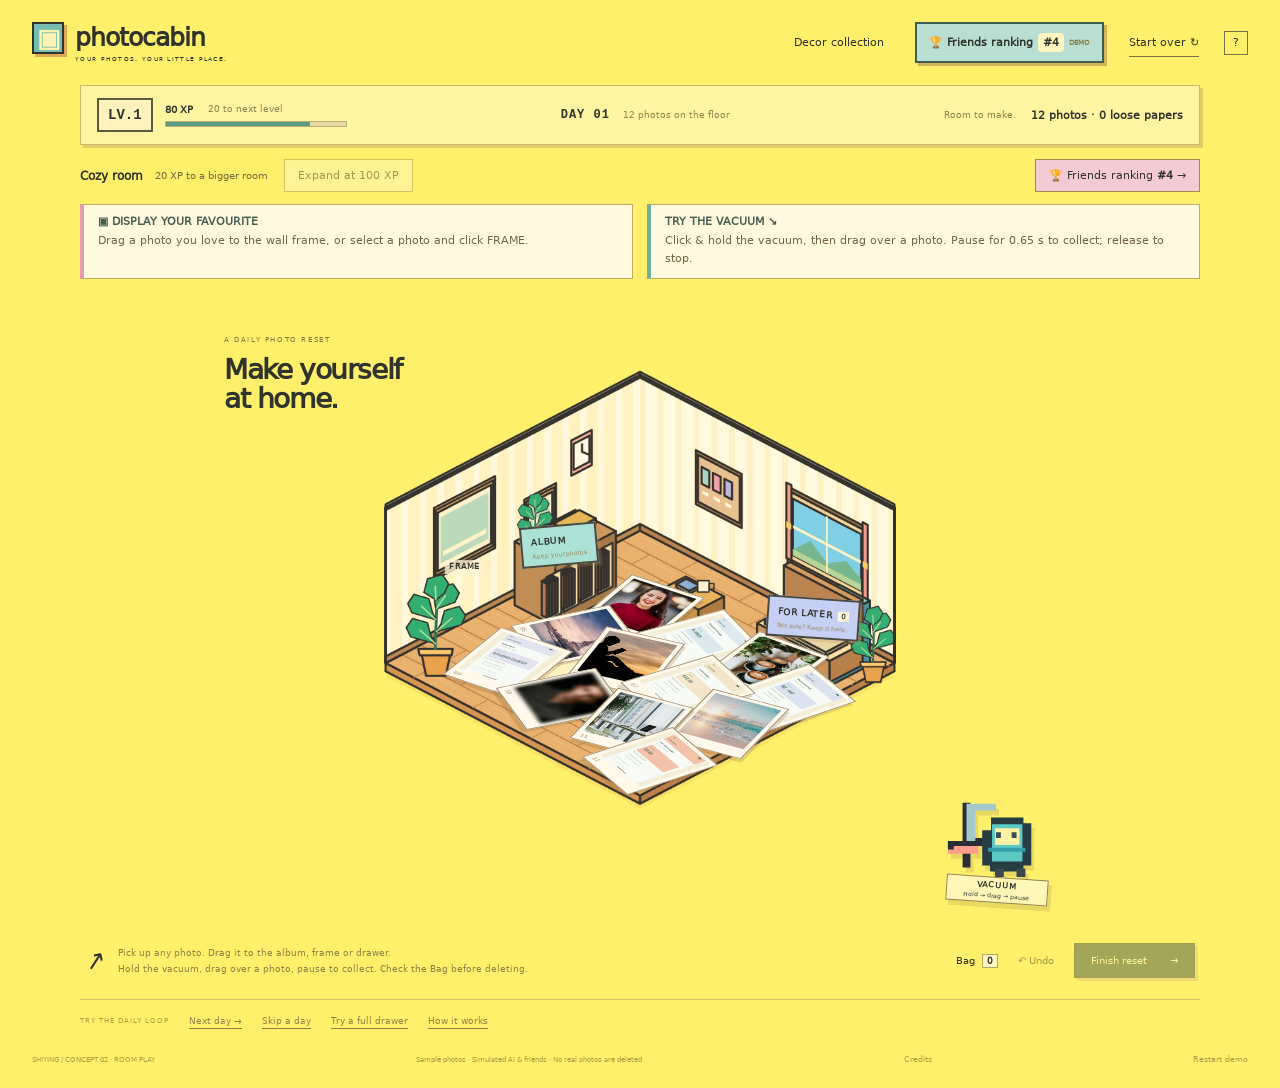
==== commit b8b26dac: "Move room hints off photos and make expansion choices earlier and more visible" ====
--- a/photocabin-room-play/index.html
+++ b/photocabin-room-play/index.html
@@ -1,13 +1,13 @@
-<!doctype html><html lang="en"><head><meta charset="utf-8"><meta name="viewport" content="width=device-width,initial-scale=1"><meta name="theme-color" content="#fff06a"><meta name="description" content="An interactive photo room. Pick up your photos, put memories away, and vacuum what you no longer need. Unlock decorations as you return."><title>Photocabin · Make room for your memories</title><link rel="stylesheet" href="style.css?v=20261117-room2"><style>.photo-layer{z-index:auto}.room-label{user-select:none}.corner-caption{display:none}</style></head><body>
+<!doctype html><html lang="en"><head><meta charset="utf-8"><meta name="viewport" content="width=device-width,initial-scale=1"><meta name="theme-color" content="#fff06a"><meta name="description" content="An interactive photo room. Pick up your photos, put memories away, and vacuum what you no longer need. Unlock decorations as you return."><title>Photocabin · Make room for your memories</title><link rel="stylesheet" href="style.css?v=20261117-room3"><style>.photo-layer{z-index:auto}.room-label{user-select:none}.corner-caption{display:none}</style></head><body>
 <header><a href="./" class="brand"><span class="brand-icon">▣</span>photocabin<small>YOUR PHOTOS. YOUR LITTLE PLACE.</small></a><div class="top-actions"><button data-action="collection">Decor collection <span id="new-decor"></span></button><button data-action="friends" class="friends-entry">🏆 Friends ranking <b id="rank-badge">#4</b><small>DEMO</small></button><button data-action="restart" class="restart-entry">Start over ↻</button><button data-action="help" class="help-button" aria-label="How to play">?</button></div></header>
 <main><div class="hud"><div class="level-hud"><span id="level-label">LV.1</span><div><div class="xp-line"><strong id="xp-label">80 XP</strong><span id="xp-next">20 to next level</span></div><div class="xp-track"><i id="xp-bar"></i></div></div></div><div class="day-hud"><strong id="day-label">DAY 01</strong><span id="day-note">12 photos to put away</span></div><div class="progress-hud"><span id="tidy-label">Your floor, a little clearer.</span><strong id="left-label">12 left</strong></div></div>
-<div class="room-growth-bar"><span><b id="room-name">Cozy room</b><small id="room-growth-note">Reach 160 total XP to expand</small></span><button data-action="expand-room" id="expand-room">Expand room · 160 XP</button><button data-action="friends" class="ranking-shortcut">🏆 Friends ranking <strong id="rank-summary">#4</strong> →</button></div><div class="room-stage" id="room-stage"><canvas id="room-art" width="1200" height="940" aria-label="A colourful isometric room with photos scattered on its wooden floor"></canvas><div class="scene-title"><span>A DAILY PHOTO RESET</span><h1>Make yourself<br>at home.</h1></div><span class="corner-caption">NO SEPARATE PHOTO PANEL.<br>EVERYTHING HAPPENS HERE.</span><div class="photo-layer" id="photo-layer"></div><div id="dust-layer"></div><div class="scene-dimmer" id="scene-dimmer" hidden></div>
-<button class="room-label album-label" data-drop="keep" data-action="album"><b>ALBUM</b><span>Keep your photos</span></button><button class="room-label frame-label" data-drop="frame" data-action="frames"><b>DISPLAY A FAVOURITE ↙</b><span>Drag today’s favourite photo here</span></button><button class="room-label drawer-label" data-drop="later" data-action="drawer"><b>FOR LATER <i id="drawer-count">0</i></b><span>Not sure? Keep it here.</span></button>
+<div class="room-growth-bar"><span><b id="room-name">Cozy room</b><small id="room-growth-note">Reach 100 total XP to expand</small></span><button data-action="expand-room" id="expand-room">Expand room · 100 XP</button><button data-action="friends" class="ranking-shortcut">🏆 Friends ranking <strong id="rank-summary">#4</strong> →</button></div><div class="room-howto" aria-label="Room interaction guide"><div class="frame-guide"><b>▣ DISPLAY YOUR FAVOURITE</b><span>Drag a photo you love to the wall frame, or select a photo and click FRAME.</span></div><div class="vacuum-cue" id="vacuum-cue"><b>TRY THE VACUUM ↘</b><span>Click &amp; hold the vacuum, then drag over a photo. Pause for 0.65 s to collect; release to stop.</span></div></div><div class="room-stage" id="room-stage"><canvas id="room-art" width="1200" height="940" aria-label="A colourful isometric room with photos scattered on its wooden floor"></canvas><div class="scene-title"><span>A DAILY PHOTO RESET</span><h1>Make yourself<br>at home.</h1></div><span class="corner-caption">NO SEPARATE PHOTO PANEL.<br>EVERYTHING HAPPENS HERE.</span><div class="photo-layer" id="photo-layer"></div><div id="dust-layer"></div><div class="scene-dimmer" id="scene-dimmer" hidden></div>
+<button class="room-label album-label" data-drop="keep" data-action="album"><b>ALBUM</b><span>Keep your photos</span></button><button class="room-label frame-label" aria-label="Wall frame. Drop your favourite photo here to display it" data-drop="frame" data-action="frames"><b>FRAME</b><span class="frame-sr">Drop your favourite photo here to display it</span></button><button class="room-label drawer-label" data-drop="later" data-action="drawer"><b>FOR LATER <i id="drawer-count">0</i></b><span>Not sure? Keep it here.</span></button>
 <button id="decor-parcel" class="decor-parcel" data-action="collection" hidden><span>✦</span><strong>A delivery for you!</strong><small>New decor unlocked →</small></button><button class="projector-use" id="projector-use" data-action="projector" hidden>Play your photos ▷</button><button class="printer-use" id="printer-use" data-action="printer" hidden>Make a photo strip ↗</button><div id="placement-layer" hidden></div>
-<div class="vacuum-cue" id="vacuum-cue"><b>↓ TRY THE VACUUM</b><span>Click &amp; hold, then drag.<br>Pause over a photo for 0.65 s.</span></div><button id="vacuum-tool" aria-label="Click and hold the vacuum, drag over a photo, then pause for 0.65 seconds to collect it" aria-describedby="vacuum-cue"><svg viewBox="0 0 100 90" aria-hidden="true"><path d="M15 53V14h8v36h27v8H23v22h-8V62H0v-9z" fill="#272e36"/><path d="M19 15h30v7H28v31h-9z" fill="#a5c8cc"/><path d="M0 66h31v-8H6v4H0z" fill="#ff9c8b"/><path d="M44 29h33v6h8v43h-8v6H43v-6h-8V42h9z" fill="#273c43"/><path d="M45 36h31v38H45z" fill="#5cc9c5"/><path d="M48 40h25v17H48z" fill="#fff1a6"/><path d="M49 44h5v6h-5zM65 44h5v6h-5z" fill="#35505b"/><path d="M48 81h9v9h-9zM70 81h9v9h-9z" fill="#3b4650"/><path d="M41 60h38v4H41z" fill="#329eaa"/></svg><span>VACUUM<small>Hold → drag → pause</small></span></button>
+<button id="vacuum-tool" aria-label="Click and hold the vacuum, drag over a photo, then pause for 0.65 seconds to collect it" aria-describedby="vacuum-cue"><svg viewBox="0 0 100 90" aria-hidden="true"><path d="M15 53V14h8v36h27v8H23v22h-8V62H0v-9z" fill="#272e36"/><path d="M19 15h30v7H28v31h-9z" fill="#a5c8cc"/><path d="M0 66h31v-8H6v4H0z" fill="#ff9c8b"/><path d="M44 29h33v6h8v43h-8v6H43v-6h-8V42h9z" fill="#273c43"/><path d="M45 36h31v38H45z" fill="#5cc9c5"/><path d="M48 40h25v17H48z" fill="#fff1a6"/><path d="M49 44h5v6h-5zM65 44h5v6h-5z" fill="#35505b"/><path d="M48 81h9v9h-9zM70 81h9v9h-9z" fill="#3b4650"/><path d="M41 60h38v4H41z" fill="#329eaa"/></svg><span>VACUUM<small>Hold → drag → pause</small></span></button>
 </div>
 <div class="bottom-bar"><div class="gesture-note"><span>↗</span><p id="gesture-note">Pick up any photo. Drag it to the album, frame or drawer.<br>Hold the vacuum, drag over a photo, pause to collect. Check the Bag before deleting.</p></div><div class="tools"><button data-action="bag" id="bag-button">Bag <b id="bag-count">0</b></button><button data-action="undo" id="undo-button" disabled>↶ Undo</button><button class="finish-button" data-action="finish" id="finish-button" disabled>Finish reset <span>→</span></button></div></div>
 <div class="demo-controls"><span>TRY THE DAILY LOOP</span><button data-action="next-day">Next day →</button><button data-action="skip-day">Skip a day</button><button data-action="overflow">Try a full drawer</button><button data-action="help">How it works</button></div></main>
 <footer><span>SHIYING / CONCEPT 02 · ROOM PLAY</span><span>Sample photos · Simulated AI & friends · No real photos are deleted</span><button data-action="credits">Credits</button><button data-action="restart">Restart demo</button></footer>
 <dialog id="modal"><button data-action="close-modal" class="close-modal" aria-label="Close dialog">×</button><div id="modal-content"></div></dialog><div id="rank-celebration" class="rank-celebration" role="status" aria-live="polite" hidden><button data-action="dismiss-rank" aria-label="Dismiss rank update" class="rank-dismiss">×</button><strong id="rank-message"></strong><span>Demo friends · Ranked by review XP</span><button data-action="friends">See friends ranking →</button></div><div id="toast" role="status" aria-live="polite"></div><div id="vacuum-nozzle" hidden aria-hidden="true"><span class="vac-ring"></span><svg width="62" height="55" viewBox="0 0 62 55"><path d="M27 0h9v28h19v7h7v18H0V35h7v-7h20z" fill="#2e454c"/><path d="M5 35h52v11H5z" fill="#fa8e83"/><path d="M10 38h42v3H10z" fill="#ffdab0"/></svg></div><svg id="hose-overlay" aria-hidden="true"><path id="hose-path"/></svg>
-<script src="samples.js"></script><script src="model.js?v=20261117-room2"></script><script src="scene.js?v=20261117-room2"></script><script src="app.js?v=20261117-room2"></script></body></html>
+<script src="samples.js"></script><script src="model.js?v=20261117-room3"></script><script src="scene.js?v=20261117-room3"></script><script src="app.js?v=20261117-room3"></script></body></html>
--- a/photocabin-room-play/style.css
+++ b/photocabin-room-play/style.css
@@ -6,3 +6,6 @@
 
 /* Visible, contextual guidance and a room that grows with review XP. */
 .top-actions .friends-entry{background:#b9ded2;border:2px solid #3d5f53;box-shadow:3px 3px #d3b358;padding:9px 12px;font-weight:bold}.friends-entry b{background:#fff5be;border-radius:4px;padding:3px 5px}.top-actions .restart-entry{border-bottom:1px solid #7d7048;padding:7px 0}.room-growth-bar{max-width:1120px;margin:14px auto 0;display:flex;align-items:center;gap:16px;flex-wrap:wrap}.room-growth-bar>span{display:flex;align-items:center;gap:12px}.room-growth-bar b{font-size:12px}.room-growth-bar small{font-size:10px;color:#776943}.room-growth-bar button{font-size:11px;padding:9px 13px;border:1px solid #a18e4e;background:#fff7cc}.room-growth-bar .ready{background:#b8dfc6;border:2px solid #486b54}.ranking-shortcut{margin-left:auto;background:#f4cad5!important}.vacuum-cue{position:absolute;right:1%;top:59%;width:23%;z-index:124;background:#fffaf0;border:2px solid #4c6259;padding:10px;box-shadow:3px 3px #d8bb6b;pointer-events:none;transform:rotate(2deg)}.vacuum-cue b{display:block;font-size:clamp(8px,.9vw,12px);color:#365e55}.vacuum-cue span{display:block;font-size:clamp(7px,.8vw,11px);line-height:1.6;margin-top:5px}.vacuum-cue.in-use{background:#d4eadc}#vacuum-tool.discoverable svg{animation:vacuum-invite 2.2s ease-in-out infinite}#vacuum-tool.in-use{filter:drop-shadow(0 0 9px #418d7c)}.frame-label{max-width:25%;background:#f4b2c0}.frame-label b{font-size:clamp(6px,.8vw,11px)}.frame-label>span{display:block!important;font-size:clamp(6px,.65vw,9px);color:#674654;line-height:1.5;max-width:160px}.frame-label.discoverable{animation:frame-invite 2.8s ease-in-out infinite}.rank-celebration{position:fixed;right:24px;top:100px;width:min(350px,90vw);z-index:280;background:#fff9df;border:2px solid #537563;box-shadow:5px 5px #ddbb68;padding:20px 32px 16px 20px}.rank-celebration strong{font-size:15px;display:block}.rank-celebration>span{font-size:10px;display:block;margin:9px 0;color:#7c7153}.rank-celebration>button:not(.rank-dismiss){font-size:11px;text-decoration:underline;text-underline-offset:4px}.rank-dismiss{position:absolute;right:8px;top:5px;font-size:23px}@keyframes vacuum-invite{50%{transform:translateY(-4px);filter:drop-shadow(0 0 7px #5caf9c)}}@keyframes frame-invite{50%{box-shadow:0 0 0 5px #fff7d7,0 0 0 8px #ed97ae66}}@media(max-width:700px){header{flex-wrap:wrap}.top-actions{width:100%;justify-content:space-between;gap:8px;flex-wrap:wrap}.top-actions .friends-entry{max-width:none!important;font-size:11px}.room-growth-bar{gap:8px}.room-growth-bar>span{width:100%;justify-content:space-between}.room-growth-bar small{font-size:9px}.room-growth-bar button{font-size:10px}.vacuum-cue{top:59%;right:0;width:25%;padding:5px;border-width:1px}.frame-label{max-width:27%}.rank-celebration{top:125px;right:12px}.room-stage{width:100%;margin-left:0}}@media(prefers-reduced-motion:reduce){#vacuum-tool.discoverable svg,.frame-label.discoverable{animation:none}}
+
+/* Guidance stays outside the scene so photographs remain unobstructed. */
+.room-howto{max-width:1120px;margin:12px auto 0;display:grid;grid-template-columns:1fr 1fr;gap:14px;position:relative;z-index:1}.frame-guide,.room-howto .vacuum-cue{position:static;inset:auto;transform:none;width:auto;max-width:none;padding:10px 14px;box-shadow:none;border:1px solid #c2aa64;background:#fff9df;pointer-events:auto}.frame-guide b,.room-howto .vacuum-cue b{font-size:11px;display:block;color:#495f52}.frame-guide span,.room-howto .vacuum-cue span{font-size:11px;line-height:1.65;display:block;margin-top:4px;color:#756648}.frame-guide{border-left:4px solid #e89daf}.room-howto .vacuum-cue{border-left:4px solid #6eaf9f}.room-howto .vacuum-cue.in-use{background:#d9ebdf}.room-stage .frame-label{width:12%;height:12%;max-width:none;padding:0;border:0;background:transparent;box-shadow:none;transform:translate(-50%,-50%);animation:none!important;outline:none}.room-stage .frame-label b{position:absolute;bottom:-6px;left:50%;transform:translateX(-50%);background:#fff4d4c9;font-size:8px;padding:2px 4px;letter-spacing:.5px}.room-stage .frame-label .frame-sr{position:absolute;width:1px;height:1px;overflow:hidden;clip-path:inset(50%);padding:0;margin:0}.room-stage .frame-label.drop-over,.room-stage .frame-label:focus-visible{outline:3px dashed #e393a8;background:#f1b5c033}.room-stage .frame-label.discoverable{box-shadow:none;animation:none!important}.expansion-preview{display:flex;align-items:center;justify-content:center;gap:32px;padding:10px 0 24px;color:#598c76}.expansion-preview span{display:inline-block;line-height:1;font-size:70px}.expansion-preview .house-after{font-size:125px;color:#d59464}.expansion-preview b{font-size:27px}.room-growth-bar .ready{box-shadow:0 0 0 3px #f8e597;animation:expansion-ready 2s ease-in-out infinite}.room-stage.expansion-reveal #room-art{animation:room-reveal 1.2s ease both}@keyframes room-reveal{0%{opacity:.45;transform:scale(.9)}100%{opacity:1;transform:scale(1)}}@keyframes expansion-ready{50%{background:#d1edc5}}@media(max-width:700px){.room-howto{grid-template-columns:1fr;gap:7px;margin:10px 0}.frame-guide,.room-howto .vacuum-cue{padding:8px 10px}.frame-guide b,.room-howto .vacuum-cue b{font-size:10px}.frame-guide span,.room-howto .vacuum-cue span{font-size:10px}.room-stage .frame-label b{font-size:6px;bottom:-4px}}@media(prefers-reduced-motion:reduce){.room-growth-bar .ready,.room-stage.expansion-reveal #room-art{animation:none}}
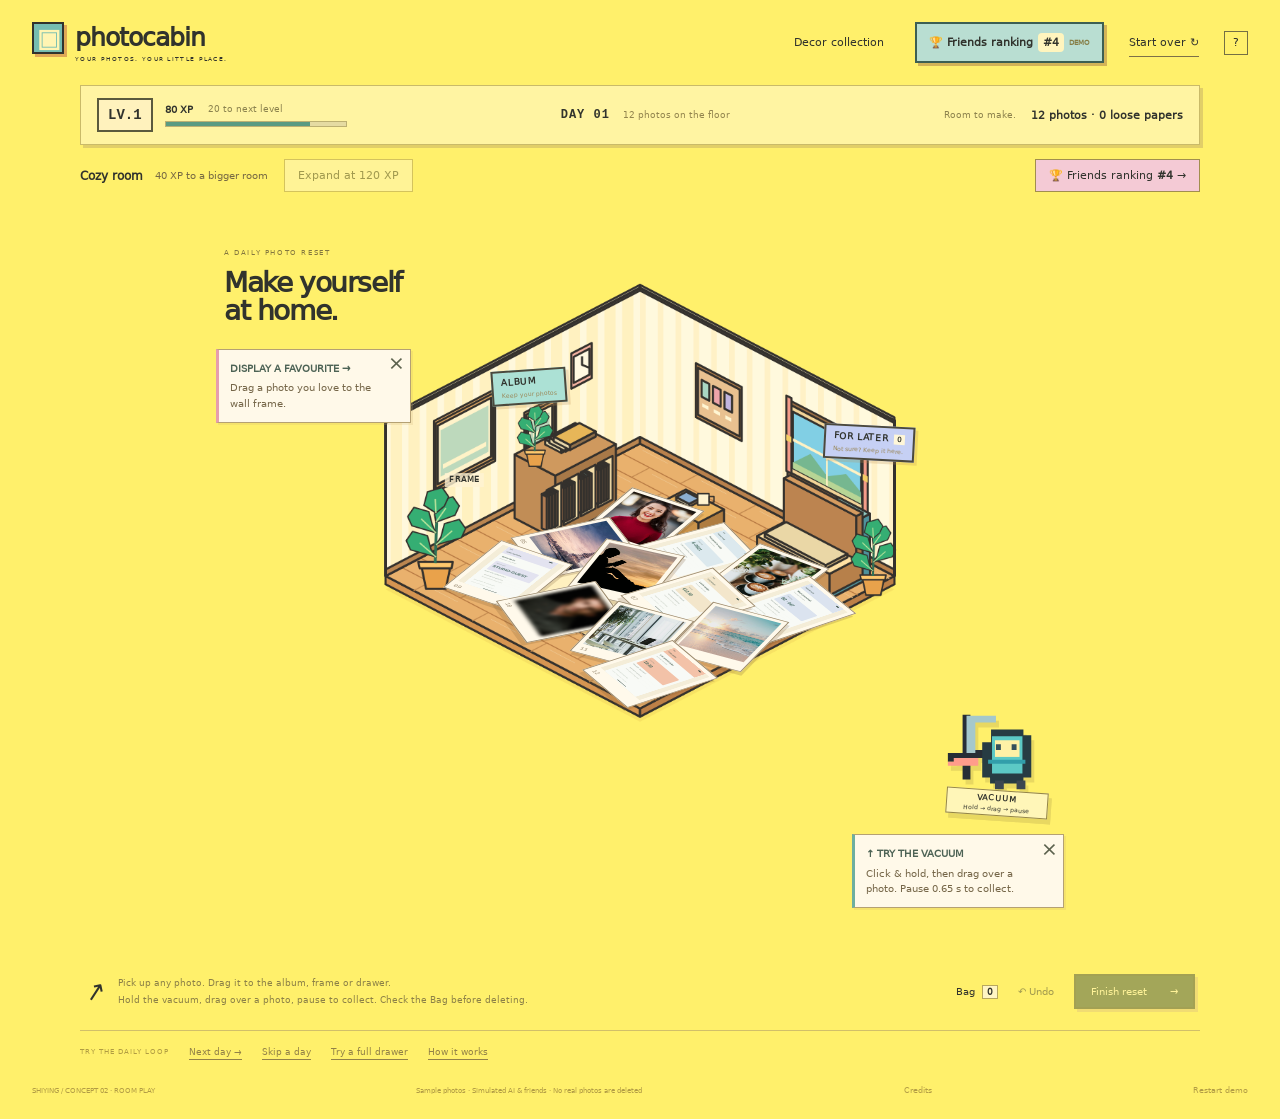
==== commit 70bbe2c7: "Add dismissible object-side tips and spread next-day photos across expanded rooms" ====
--- a/photocabin-room-play/index.html
+++ b/photocabin-room-play/index.html
@@ -1,13 +1,13 @@
-<!doctype html><html lang="en"><head><meta charset="utf-8"><meta name="viewport" content="width=device-width,initial-scale=1"><meta name="theme-color" content="#fff06a"><meta name="description" content="An interactive photo room. Pick up your photos, put memories away, and vacuum what you no longer need. Unlock decorations as you return."><title>Photocabin · Make room for your memories</title><link rel="stylesheet" href="style.css?v=20261117-room3"><style>.photo-layer{z-index:auto}.room-label{user-select:none}.corner-caption{display:none}</style></head><body>
+<!doctype html><html lang="en"><head><meta charset="utf-8"><meta name="viewport" content="width=device-width,initial-scale=1"><meta name="theme-color" content="#fff06a"><meta name="description" content="An interactive photo room. Pick up your photos, put memories away, and vacuum what you no longer need. Unlock decorations as you return."><title>Photocabin · Make room for your memories</title><link rel="stylesheet" href="style.css?v=20261117-room4"><style>.photo-layer{z-index:auto}.room-label{user-select:none}.corner-caption{display:none}</style></head><body>
 <header><a href="./" class="brand"><span class="brand-icon">▣</span>photocabin<small>YOUR PHOTOS. YOUR LITTLE PLACE.</small></a><div class="top-actions"><button data-action="collection">Decor collection <span id="new-decor"></span></button><button data-action="friends" class="friends-entry">🏆 Friends ranking <b id="rank-badge">#4</b><small>DEMO</small></button><button data-action="restart" class="restart-entry">Start over ↻</button><button data-action="help" class="help-button" aria-label="How to play">?</button></div></header>
 <main><div class="hud"><div class="level-hud"><span id="level-label">LV.1</span><div><div class="xp-line"><strong id="xp-label">80 XP</strong><span id="xp-next">20 to next level</span></div><div class="xp-track"><i id="xp-bar"></i></div></div></div><div class="day-hud"><strong id="day-label">DAY 01</strong><span id="day-note">12 photos to put away</span></div><div class="progress-hud"><span id="tidy-label">Your floor, a little clearer.</span><strong id="left-label">12 left</strong></div></div>
-<div class="room-growth-bar"><span><b id="room-name">Cozy room</b><small id="room-growth-note">Reach 100 total XP to expand</small></span><button data-action="expand-room" id="expand-room">Expand room · 100 XP</button><button data-action="friends" class="ranking-shortcut">🏆 Friends ranking <strong id="rank-summary">#4</strong> →</button></div><div class="room-howto" aria-label="Room interaction guide"><div class="frame-guide"><b>▣ DISPLAY YOUR FAVOURITE</b><span>Drag a photo you love to the wall frame, or select a photo and click FRAME.</span></div><div class="vacuum-cue" id="vacuum-cue"><b>TRY THE VACUUM ↘</b><span>Click &amp; hold the vacuum, then drag over a photo. Pause for 0.65 s to collect; release to stop.</span></div></div><div class="room-stage" id="room-stage"><canvas id="room-art" width="1200" height="940" aria-label="A colourful isometric room with photos scattered on its wooden floor"></canvas><div class="scene-title"><span>A DAILY PHOTO RESET</span><h1>Make yourself<br>at home.</h1></div><span class="corner-caption">NO SEPARATE PHOTO PANEL.<br>EVERYTHING HAPPENS HERE.</span><div class="photo-layer" id="photo-layer"></div><div id="dust-layer"></div><div class="scene-dimmer" id="scene-dimmer" hidden></div>
+<div class="room-growth-bar"><span><b id="room-name">Cozy room</b><small id="room-growth-note">Reach 120 total XP to expand</small></span><button data-action="expand-room" id="expand-room">Expand room · 120 XP</button><button data-action="friends" class="ranking-shortcut">🏆 Friends ranking <strong id="rank-summary">#4</strong> →</button></div><div class="room-stage" id="room-stage"><canvas id="room-art" width="1200" height="940" aria-label="A colourful isometric room with photos scattered on its wooden floor"></canvas><div class="scene-title"><span>A DAILY PHOTO RESET</span><h1>Make yourself<br>at home.</h1></div><span class="corner-caption">NO SEPARATE PHOTO PANEL.<br>EVERYTHING HAPPENS HERE.</span><div class="photo-layer" id="photo-layer"></div><div id="dust-layer"></div><div class="scene-dimmer" id="scene-dimmer" hidden></div>
 <button class="room-label album-label" data-drop="keep" data-action="album"><b>ALBUM</b><span>Keep your photos</span></button><button class="room-label frame-label" aria-label="Wall frame. Drop your favourite photo here to display it" data-drop="frame" data-action="frames"><b>FRAME</b><span class="frame-sr">Drop your favourite photo here to display it</span></button><button class="room-label drawer-label" data-drop="later" data-action="drawer"><b>FOR LATER <i id="drawer-count">0</i></b><span>Not sure? Keep it here.</span></button>
 <button id="decor-parcel" class="decor-parcel" data-action="collection" hidden><span>✦</span><strong>A delivery for you!</strong><small>New decor unlocked →</small></button><button class="projector-use" id="projector-use" data-action="projector" hidden>Play your photos ▷</button><button class="printer-use" id="printer-use" data-action="printer" hidden>Make a photo strip ↗</button><div id="placement-layer" hidden></div>
-<button id="vacuum-tool" aria-label="Click and hold the vacuum, drag over a photo, then pause for 0.65 seconds to collect it" aria-describedby="vacuum-cue"><svg viewBox="0 0 100 90" aria-hidden="true"><path d="M15 53V14h8v36h27v8H23v22h-8V62H0v-9z" fill="#272e36"/><path d="M19 15h30v7H28v31h-9z" fill="#a5c8cc"/><path d="M0 66h31v-8H6v4H0z" fill="#ff9c8b"/><path d="M44 29h33v6h8v43h-8v6H43v-6h-8V42h9z" fill="#273c43"/><path d="M45 36h31v38H45z" fill="#5cc9c5"/><path d="M48 40h25v17H48z" fill="#fff1a6"/><path d="M49 44h5v6h-5zM65 44h5v6h-5z" fill="#35505b"/><path d="M48 81h9v9h-9zM70 81h9v9h-9z" fill="#3b4650"/><path d="M41 60h38v4H41z" fill="#329eaa"/></svg><span>VACUUM<small>Hold → drag → pause</small></span></button>
+<div class="frame-guide scene-guide" id="frame-cue"><button class="guide-close" data-action="dismiss-guide" data-id="frame" aria-label="Close frame tip">×</button><b>DISPLAY A FAVOURITE →</b><span>Drag a photo you love to the wall frame.</span></div><div class="vacuum-cue scene-guide" id="vacuum-cue"><button class="guide-close" data-action="dismiss-guide" data-id="vacuum" aria-label="Close vacuum tip">×</button><b>↑ TRY THE VACUUM</b><span>Click &amp; hold, then drag over a photo. Pause 0.65 s to collect.</span></div><button id="vacuum-tool" aria-label="Click and hold the vacuum, drag over a photo, then pause for 0.65 seconds to collect it" aria-describedby="vacuum-cue"><svg viewBox="0 0 100 90" aria-hidden="true"><path d="M15 53V14h8v36h27v8H23v22h-8V62H0v-9z" fill="#272e36"/><path d="M19 15h30v7H28v31h-9z" fill="#a5c8cc"/><path d="M0 66h31v-8H6v4H0z" fill="#ff9c8b"/><path d="M44 29h33v6h8v43h-8v6H43v-6h-8V42h9z" fill="#273c43"/><path d="M45 36h31v38H45z" fill="#5cc9c5"/><path d="M48 40h25v17H48z" fill="#fff1a6"/><path d="M49 44h5v6h-5zM65 44h5v6h-5z" fill="#35505b"/><path d="M48 81h9v9h-9zM70 81h9v9h-9z" fill="#3b4650"/><path d="M41 60h38v4H41z" fill="#329eaa"/></svg><span>VACUUM<small>Hold → drag → pause</small></span></button>
 </div>
 <div class="bottom-bar"><div class="gesture-note"><span>↗</span><p id="gesture-note">Pick up any photo. Drag it to the album, frame or drawer.<br>Hold the vacuum, drag over a photo, pause to collect. Check the Bag before deleting.</p></div><div class="tools"><button data-action="bag" id="bag-button">Bag <b id="bag-count">0</b></button><button data-action="undo" id="undo-button" disabled>↶ Undo</button><button class="finish-button" data-action="finish" id="finish-button" disabled>Finish reset <span>→</span></button></div></div>
 <div class="demo-controls"><span>TRY THE DAILY LOOP</span><button data-action="next-day">Next day →</button><button data-action="skip-day">Skip a day</button><button data-action="overflow">Try a full drawer</button><button data-action="help">How it works</button></div></main>
 <footer><span>SHIYING / CONCEPT 02 · ROOM PLAY</span><span>Sample photos · Simulated AI & friends · No real photos are deleted</span><button data-action="credits">Credits</button><button data-action="restart">Restart demo</button></footer>
 <dialog id="modal"><button data-action="close-modal" class="close-modal" aria-label="Close dialog">×</button><div id="modal-content"></div></dialog><div id="rank-celebration" class="rank-celebration" role="status" aria-live="polite" hidden><button data-action="dismiss-rank" aria-label="Dismiss rank update" class="rank-dismiss">×</button><strong id="rank-message"></strong><span>Demo friends · Ranked by review XP</span><button data-action="friends">See friends ranking →</button></div><div id="toast" role="status" aria-live="polite"></div><div id="vacuum-nozzle" hidden aria-hidden="true"><span class="vac-ring"></span><svg width="62" height="55" viewBox="0 0 62 55"><path d="M27 0h9v28h19v7h7v18H0V35h7v-7h20z" fill="#2e454c"/><path d="M5 35h52v11H5z" fill="#fa8e83"/><path d="M10 38h42v3H10z" fill="#ffdab0"/></svg></div><svg id="hose-overlay" aria-hidden="true"><path id="hose-path"/></svg>
-<script src="samples.js"></script><script src="model.js?v=20261117-room3"></script><script src="scene.js?v=20261117-room3"></script><script src="app.js?v=20261117-room3"></script></body></html>
+<script src="samples.js"></script><script src="model.js?v=20261117-room4"></script><script src="scene.js?v=20261117-room4"></script><script src="app.js?v=20261117-room4"></script></body></html>
--- a/photocabin-room-play/style.css
+++ b/photocabin-room-play/style.css
@@ -9,3 +9,6 @@
 
 /* Guidance stays outside the scene so photographs remain unobstructed. */
 .room-howto{max-width:1120px;margin:12px auto 0;display:grid;grid-template-columns:1fr 1fr;gap:14px;position:relative;z-index:1}.frame-guide,.room-howto .vacuum-cue{position:static;inset:auto;transform:none;width:auto;max-width:none;padding:10px 14px;box-shadow:none;border:1px solid #c2aa64;background:#fff9df;pointer-events:auto}.frame-guide b,.room-howto .vacuum-cue b{font-size:11px;display:block;color:#495f52}.frame-guide span,.room-howto .vacuum-cue span{font-size:11px;line-height:1.65;display:block;margin-top:4px;color:#756648}.frame-guide{border-left:4px solid #e89daf}.room-howto .vacuum-cue{border-left:4px solid #6eaf9f}.room-howto .vacuum-cue.in-use{background:#d9ebdf}.room-stage .frame-label{width:12%;height:12%;max-width:none;padding:0;border:0;background:transparent;box-shadow:none;transform:translate(-50%,-50%);animation:none!important;outline:none}.room-stage .frame-label b{position:absolute;bottom:-6px;left:50%;transform:translateX(-50%);background:#fff4d4c9;font-size:8px;padding:2px 4px;letter-spacing:.5px}.room-stage .frame-label .frame-sr{position:absolute;width:1px;height:1px;overflow:hidden;clip-path:inset(50%);padding:0;margin:0}.room-stage .frame-label.drop-over,.room-stage .frame-label:focus-visible{outline:3px dashed #e393a8;background:#f1b5c033}.room-stage .frame-label.discoverable{box-shadow:none;animation:none!important}.expansion-preview{display:flex;align-items:center;justify-content:center;gap:32px;padding:10px 0 24px;color:#598c76}.expansion-preview span{display:inline-block;line-height:1;font-size:70px}.expansion-preview .house-after{font-size:125px;color:#d59464}.expansion-preview b{font-size:27px}.room-growth-bar .ready{box-shadow:0 0 0 3px #f8e597;animation:expansion-ready 2s ease-in-out infinite}.room-stage.expansion-reveal #room-art{animation:room-reveal 1.2s ease both}@keyframes room-reveal{0%{opacity:.45;transform:scale(.9)}100%{opacity:1;transform:scale(1)}}@keyframes expansion-ready{50%{background:#d1edc5}}@media(max-width:700px){.room-howto{grid-template-columns:1fr;gap:7px;margin:10px 0}.frame-guide,.room-howto .vacuum-cue{padding:8px 10px}.frame-guide b,.room-howto .vacuum-cue b{font-size:10px}.frame-guide span,.room-howto .vacuum-cue span{font-size:10px}.room-stage .frame-label b{font-size:6px;bottom:-4px}}@media(prefers-reduced-motion:reduce){.room-growth-bar .ready,.room-stage.expansion-reveal #room-art{animation:none}}
+
+/* Small dismissible tips sit in the spare space beside their objects. */
+.room-stage{margin-bottom:100px}.room-stage .scene-guide{position:absolute;z-index:125;background:#fff9e9;border:1px solid #b5a173;padding:11px 22px 11px 11px;box-shadow:2px 2px 0 #ccb07133;transform:none;pointer-events:auto;line-height:1.5}.room-stage .frame-guide{left:0;top:23%;width:23%;border-left:3px solid #e69eae}.room-stage .vacuum-cue{left:auto;right:0;top:96%;width:25%;border-left:3px solid #6eaf9f}.room-stage .scene-guide b{font-size:clamp(8px,.8vw,11px);display:block;color:#4d6355}.room-stage .scene-guide span{font-size:clamp(8px,.75vw,10px);line-height:1.6;color:#756648;display:block;margin-top:4px}.guide-close{position:absolute;right:2px;top:2px;width:23px;height:23px;display:grid;place-items:center;font-size:20px;line-height:1;color:#5c624e;padding:0}.guide-close:hover{background:#eadfc3}.room-stage .vacuum-cue.in-use{background:#d9ebdf}.room-stage .album-label,.room-stage .drawer-label{font-size:8px;padding:5px 8px}.room-stage .album-label{transform:translate(-50%,-50%) rotate(-4deg)}.room-stage .drawer-label{transform:translate(-50%,-50%) rotate(3deg)}@media(max-width:700px){.room-stage{margin-bottom:126px}.room-stage .frame-guide{top:11%;width:27%;padding:8px 17px 8px 7px}.room-stage .vacuum-cue{top:98%;width:34%;padding:8px 18px 8px 8px}.room-stage .scene-guide b,.room-stage .scene-guide span{font-size:8px}.guide-close{width:19px;height:19px;font-size:17px}.room-stage .album-label,.room-stage .drawer-label{padding:3px 5px}}
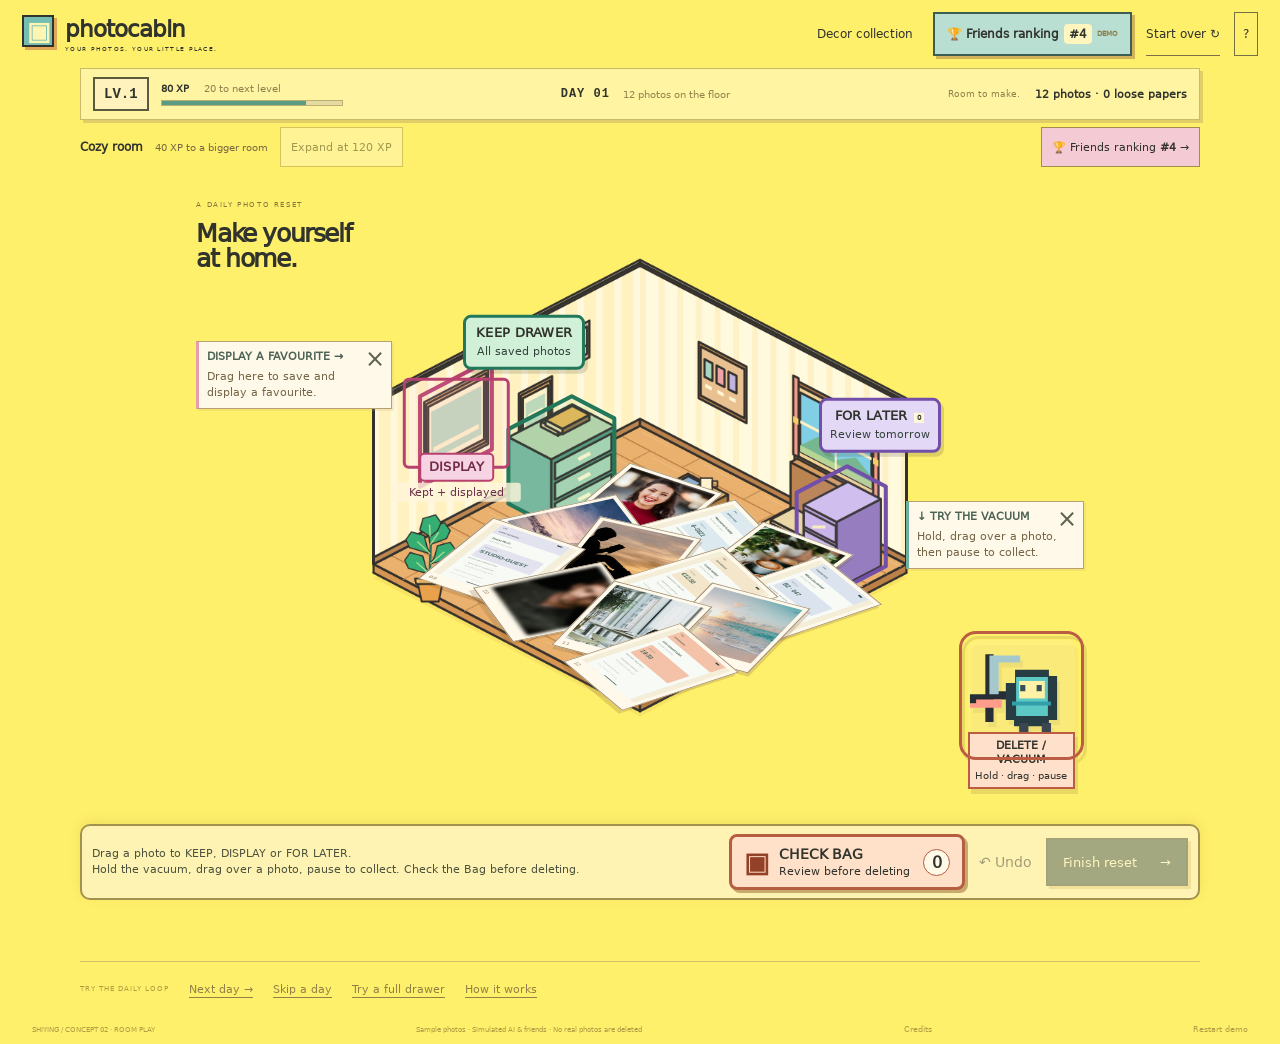
==== commit 6a450816: "Clarify Photo Cabin keep, display and later drawers; improve touch guidance and iPad layout" ====
--- a/photocabin-room-play/index.html
+++ b/photocabin-room-play/index.html
@@ -1,13 +1,13 @@
-<!doctype html><html lang="en"><head><meta charset="utf-8"><meta name="viewport" content="width=device-width,initial-scale=1"><meta name="theme-color" content="#fff06a"><meta name="description" content="An interactive photo room. Pick up your photos, put memories away, and vacuum what you no longer need. Unlock decorations as you return."><title>Photocabin · Make room for your memories</title><link rel="stylesheet" href="style.css?v=20261117-room4"><style>.photo-layer{z-index:auto}.room-label{user-select:none}.corner-caption{display:none}</style></head><body>
+<!doctype html><html lang="en"><head><meta charset="utf-8"><meta name="viewport" content="width=device-width,initial-scale=1"><meta name="theme-color" content="#fff06a"><meta name="description" content="An interactive photo room. Pick up your photos, put memories away, and vacuum what you no longer need. Unlock decorations as you return."><title>Photocabin · Make room for your memories</title><link rel="stylesheet" href="style.css?v=20261123-clarity1"><style>.photo-layer{z-index:auto}.room-label{user-select:none}.corner-caption{display:none}</style></head><body>
 <header><a href="./" class="brand"><span class="brand-icon">▣</span>photocabin<small>YOUR PHOTOS. YOUR LITTLE PLACE.</small></a><div class="top-actions"><button data-action="collection">Decor collection <span id="new-decor"></span></button><button data-action="friends" class="friends-entry">🏆 Friends ranking <b id="rank-badge">#4</b><small>DEMO</small></button><button data-action="restart" class="restart-entry">Start over ↻</button><button data-action="help" class="help-button" aria-label="How to play">?</button></div></header>
 <main><div class="hud"><div class="level-hud"><span id="level-label">LV.1</span><div><div class="xp-line"><strong id="xp-label">80 XP</strong><span id="xp-next">20 to next level</span></div><div class="xp-track"><i id="xp-bar"></i></div></div></div><div class="day-hud"><strong id="day-label">DAY 01</strong><span id="day-note">12 photos to put away</span></div><div class="progress-hud"><span id="tidy-label">Your floor, a little clearer.</span><strong id="left-label">12 left</strong></div></div>
-<div class="room-growth-bar"><span><b id="room-name">Cozy room</b><small id="room-growth-note">Reach 120 total XP to expand</small></span><button data-action="expand-room" id="expand-room">Expand room · 120 XP</button><button data-action="friends" class="ranking-shortcut">🏆 Friends ranking <strong id="rank-summary">#4</strong> →</button></div><div class="room-stage" id="room-stage"><canvas id="room-art" width="1200" height="940" aria-label="A colourful isometric room with photos scattered on its wooden floor"></canvas><div class="scene-title"><span>A DAILY PHOTO RESET</span><h1>Make yourself<br>at home.</h1></div><span class="corner-caption">NO SEPARATE PHOTO PANEL.<br>EVERYTHING HAPPENS HERE.</span><div class="photo-layer" id="photo-layer"></div><div id="dust-layer"></div><div class="scene-dimmer" id="scene-dimmer" hidden></div>
-<button class="room-label album-label" data-drop="keep" data-action="album"><b>ALBUM</b><span>Keep your photos</span></button><button class="room-label frame-label" aria-label="Wall frame. Drop your favourite photo here to display it" data-drop="frame" data-action="frames"><b>FRAME</b><span class="frame-sr">Drop your favourite photo here to display it</span></button><button class="room-label drawer-label" data-drop="later" data-action="drawer"><b>FOR LATER <i id="drawer-count">0</i></b><span>Not sure? Keep it here.</span></button>
+<div class="room-growth-bar"><span><b id="room-name">Cozy room</b><small id="room-growth-note">Reach 120 total XP to expand</small></span><button data-action="expand-room" id="expand-room">Expand room · 120 XP</button><button data-action="friends" class="ranking-shortcut">🏆 Friends ranking <strong id="rank-summary">#4</strong> →</button></div><div class="room-stage" id="room-stage"><canvas id="room-art" width="1200" height="940" aria-label="A colourful isometric room with photos scattered on its wooden floor"></canvas><div class="scene-title"><span>A DAILY PHOTO RESET</span><h1>Make yourself<br>at home.</h1></div><span class="corner-caption">NO SEPARATE PHOTO PANEL.<br>EVERYTHING HAPPENS HERE.</span><svg id="drop-zones" viewBox="0 0 1200 940" aria-label="Photo destinations"></svg><div class="photo-layer" id="photo-layer"></div><div id="dust-layer"></div><div class="scene-dimmer" id="scene-dimmer" hidden></div>
+<button class="room-label album-label" data-drop="keep" data-action="album"><b>KEEP DRAWER</b><span>All saved photos</span></button><button class="room-label frame-label" aria-label="Display frame. Saved and displayed photos only" data-drop="frame" data-action="frames"><b>DISPLAY</b><span class="frame-sr">Kept + displayed</span></button><button class="room-label drawer-label" data-drop="later" data-action="drawer"><b>FOR LATER <i id="drawer-count">0</i></b><span>Review tomorrow</span></button>
 <button id="decor-parcel" class="decor-parcel" data-action="collection" hidden><span>✦</span><strong>A delivery for you!</strong><small>New decor unlocked →</small></button><button class="projector-use" id="projector-use" data-action="projector" hidden>Play your photos ▷</button><button class="printer-use" id="printer-use" data-action="printer" hidden>Make a photo strip ↗</button><div id="placement-layer" hidden></div>
-<div class="frame-guide scene-guide" id="frame-cue"><button class="guide-close" data-action="dismiss-guide" data-id="frame" aria-label="Close frame tip">×</button><b>DISPLAY A FAVOURITE →</b><span>Drag a photo you love to the wall frame.</span></div><div class="vacuum-cue scene-guide" id="vacuum-cue"><button class="guide-close" data-action="dismiss-guide" data-id="vacuum" aria-label="Close vacuum tip">×</button><b>↑ TRY THE VACUUM</b><span>Click &amp; hold, then drag over a photo. Pause 0.65 s to collect.</span></div><button id="vacuum-tool" aria-label="Click and hold the vacuum, drag over a photo, then pause for 0.65 seconds to collect it" aria-describedby="vacuum-cue"><svg viewBox="0 0 100 90" aria-hidden="true"><path d="M15 53V14h8v36h27v8H23v22h-8V62H0v-9z" fill="#272e36"/><path d="M19 15h30v7H28v31h-9z" fill="#a5c8cc"/><path d="M0 66h31v-8H6v4H0z" fill="#ff9c8b"/><path d="M44 29h33v6h8v43h-8v6H43v-6h-8V42h9z" fill="#273c43"/><path d="M45 36h31v38H45z" fill="#5cc9c5"/><path d="M48 40h25v17H48z" fill="#fff1a6"/><path d="M49 44h5v6h-5zM65 44h5v6h-5z" fill="#35505b"/><path d="M48 81h9v9h-9zM70 81h9v9h-9z" fill="#3b4650"/><path d="M41 60h38v4H41z" fill="#329eaa"/></svg><span>VACUUM<small>Hold → drag → pause</small></span></button>
+<div class="frame-guide scene-guide" id="frame-cue"><button class="guide-close" data-action="dismiss-guide" data-id="frame" aria-label="Close frame tip">×</button><b>DISPLAY A FAVOURITE →</b><span>Drag here to save and display a favourite.</span></div><div class="vacuum-cue scene-guide" id="vacuum-cue"><button class="guide-close" data-action="dismiss-guide" data-id="vacuum" aria-label="Close vacuum tip">×</button><b>↓ TRY THE VACUUM</b><span>Hold, drag over a photo, then pause to collect.</span></div><button id="vacuum-tool" aria-label="Hold, drag over a photo, then pause to collect" aria-describedby="vacuum-cue"><svg viewBox="0 0 100 90" aria-hidden="true"><path d="M15 53V14h8v36h27v8H23v22h-8V62H0v-9z" fill="#272e36"/><path d="M19 15h30v7H28v31h-9z" fill="#a5c8cc"/><path d="M0 66h31v-8H6v4H0z" fill="#ff9c8b"/><path d="M44 29h33v6h8v43h-8v6H43v-6h-8V42h9z" fill="#273c43"/><path d="M45 36h31v38H45z" fill="#5cc9c5"/><path d="M48 40h25v17H48z" fill="#fff1a6"/><path d="M49 44h5v6h-5zM65 44h5v6h-5z" fill="#35505b"/><path d="M48 81h9v9h-9zM70 81h9v9h-9z" fill="#3b4650"/><path d="M41 60h38v4H41z" fill="#329eaa"/></svg><span>DELETE / VACUUM<small>Hold · drag · pause</small></span></button>
 </div>
-<div class="bottom-bar"><div class="gesture-note"><span>↗</span><p id="gesture-note">Pick up any photo. Drag it to the album, frame or drawer.<br>Hold the vacuum, drag over a photo, pause to collect. Check the Bag before deleting.</p></div><div class="tools"><button data-action="bag" id="bag-button">Bag <b id="bag-count">0</b></button><button data-action="undo" id="undo-button" disabled>↶ Undo</button><button class="finish-button" data-action="finish" id="finish-button" disabled>Finish reset <span>→</span></button></div></div>
+<div class="bottom-bar"><div class="gesture-note"><span>↗</span><p id="gesture-note">Drag a photo to KEEP, DISPLAY or FOR LATER.<br>Hold the vacuum, drag over a photo, pause to collect. Check the Bag before deleting.</p></div><div class="tools"><button data-action="bag" id="bag-button"><span class="bag-icon" aria-hidden="true">▣</span><span>CHECK BAG<small>Review before deleting</small></span><b id="bag-count">0</b></button><button data-action="undo" id="undo-button" disabled>↶ Undo</button><button class="finish-button" data-action="finish" id="finish-button" disabled>Finish reset <span>→</span></button></div></div>
 <div class="demo-controls"><span>TRY THE DAILY LOOP</span><button data-action="next-day">Next day →</button><button data-action="skip-day">Skip a day</button><button data-action="overflow">Try a full drawer</button><button data-action="help">How it works</button></div></main>
 <footer><span>SHIYING / CONCEPT 02 · ROOM PLAY</span><span>Sample photos · Simulated AI & friends · No real photos are deleted</span><button data-action="credits">Credits</button><button data-action="restart">Restart demo</button></footer>
 <dialog id="modal"><button data-action="close-modal" class="close-modal" aria-label="Close dialog">×</button><div id="modal-content"></div></dialog><div id="rank-celebration" class="rank-celebration" role="status" aria-live="polite" hidden><button data-action="dismiss-rank" aria-label="Dismiss rank update" class="rank-dismiss">×</button><strong id="rank-message"></strong><span>Demo friends · Ranked by review XP</span><button data-action="friends">See friends ranking →</button></div><div id="toast" role="status" aria-live="polite"></div><div id="vacuum-nozzle" hidden aria-hidden="true"><span class="vac-ring"></span><svg width="62" height="55" viewBox="0 0 62 55"><path d="M27 0h9v28h19v7h7v18H0V35h7v-7h20z" fill="#2e454c"/><path d="M5 35h52v11H5z" fill="#fa8e83"/><path d="M10 38h42v3H10z" fill="#ffdab0"/></svg></div><svg id="hose-overlay" aria-hidden="true"><path id="hose-path"/></svg>
-<script src="samples.js"></script><script src="model.js?v=20261117-room4"></script><script src="scene.js?v=20261117-room4"></script><script src="app.js?v=20261117-room4"></script></body></html>
+<script src="samples.js"></script><script src="model.js?v=20261123-clarity1"></script><script src="scene.js?v=20261123-clarity1"></script><script src="app.js?v=20261123-clarity1"></script></body></html>
--- a/photocabin-room-play/style.css
+++ b/photocabin-room-play/style.css
@@ -12,3 +12,42 @@
 
 /* Small dismissible tips sit in the spare space beside their objects. */
 .room-stage{margin-bottom:100px}.room-stage .scene-guide{position:absolute;z-index:125;background:#fff9e9;border:1px solid #b5a173;padding:11px 22px 11px 11px;box-shadow:2px 2px 0 #ccb07133;transform:none;pointer-events:auto;line-height:1.5}.room-stage .frame-guide{left:0;top:23%;width:23%;border-left:3px solid #e69eae}.room-stage .vacuum-cue{left:auto;right:0;top:96%;width:25%;border-left:3px solid #6eaf9f}.room-stage .scene-guide b{font-size:clamp(8px,.8vw,11px);display:block;color:#4d6355}.room-stage .scene-guide span{font-size:clamp(8px,.75vw,10px);line-height:1.6;color:#756648;display:block;margin-top:4px}.guide-close{position:absolute;right:2px;top:2px;width:23px;height:23px;display:grid;place-items:center;font-size:20px;line-height:1;color:#5c624e;padding:0}.guide-close:hover{background:#eadfc3}.room-stage .vacuum-cue.in-use{background:#d9ebdf}.room-stage .album-label,.room-stage .drawer-label{font-size:8px;padding:5px 8px}.room-stage .album-label{transform:translate(-50%,-50%) rotate(-4deg)}.room-stage .drawer-label{transform:translate(-50%,-50%) rotate(3deg)}@media(max-width:700px){.room-stage{margin-bottom:126px}.room-stage .frame-guide{top:11%;width:27%;padding:8px 17px 8px 7px}.room-stage .vacuum-cue{top:98%;width:34%;padding:8px 18px 8px 8px}.room-stage .scene-guide b,.room-stage .scene-guide span{font-size:8px}.guide-close{width:19px;height:19px;font-size:17px}.room-stage .album-label,.room-stage .drawer-label{padding:3px 5px}}
+
+/* Clear destinations: drawer = keep, wall = display, purple drawer = review later. */
+#drop-zones{position:absolute;inset:0;width:100%;height:100%;z-index:4;pointer-events:none;overflow:visible}
+.drop-zone{stroke-width:4;stroke-linejoin:round;vector-effect:non-scaling-stroke;fill-opacity:.08;transition:fill-opacity .18s,stroke-width .18s;stroke-dasharray:none}
+.zone-keep{stroke:#23775a;fill:#62c38d}.zone-frame{stroke:#b94170;fill:#f397bc}.zone-later{stroke:#7250aa;fill:#b49be7}
+.drag-targets-active .drop-zone{stroke-width:6;fill-opacity:.24;stroke-dasharray:9 4}
+.drag-targets-active .drop-zone.drop-over{stroke-width:8;fill-opacity:.6;stroke-dasharray:none;filter:drop-shadow(0 0 4px #fff)}
+.room-stage .album-label,.room-stage .drawer-label{min-width:132px;min-height:48px;padding:8px 10px;border:3px solid;border-radius:8px;box-shadow:3px 4px 0 #514d3530;transform:translate(-50%,-50%);text-align:center}
+.room-stage .album-label{background:#d0f0d7;border-color:#23775a}.room-stage .drawer-label{background:#e4d8f7;border-color:#7250aa}
+.room-stage .room-label b{font-size:14px;letter-spacing:.3px}.room-stage .album-label>span,.room-stage .drawer-label>span{display:block;font-size:12px;color:#34443c;line-height:1.4}
+.room-stage .frame-label{width:12%;height:13%;border:3px solid #b94170;border-radius:6px;background:#f8b6d016;outline:0}
+.room-stage .frame-label b{bottom:-16px;background:#f7d4e3;color:#722b47;border:2px solid #b94170;border-radius:5px;padding:4px 8px;white-space:nowrap;font-size:13px}
+.room-stage .frame-label .frame-sr{display:block!important;position:absolute;top:calc(100% + 17px);left:50%;transform:translateX(-50%);width:128px;height:auto;clip-path:none;overflow:visible;font-size:11px;line-height:1.4;text-align:center;background:#fff7dccc;color:#6b314a;border-radius:3px;padding:2px}
+.room-stage .room-label.drop-over{outline:4px solid #fff7df;filter:drop-shadow(0 0 8px #fff6cc);background:#fff7bf}
+.drag-targets-active .room-label{animation:destination-invite .65s ease-in-out infinite!important}
+@keyframes destination-invite{0%,100%{transform:translate(-50%,-50%) rotate(-1deg)}50%{transform:translate(-50%,-50%) rotate(1deg) translateY(-2px)}}
+.room-stage{margin-bottom:14px}.room-stage .frame-guide{top:20%;left:0;width:22%;padding:10px 28px 10px 10px}
+.room-stage .vacuum-cue{top:86%;right:0;width:25%;padding:10px 28px 10px 10px}
+.room-stage .scene-guide b{font-size:12px}.room-stage .scene-guide span{font-size:12px;line-height:1.45}.guide-close{width:28px;height:28px;font-size:24px}
+#vacuum-tool{left:87%;top:68%;height:16%;outline:3px solid #bc5c44;outline-offset:6px;border-radius:8px;background:#fff0ad44}
+#vacuum-tool>span{font-size:11px;border:2px solid #bc5c44;background:#ffe0cb;padding:5px;transform:none;letter-spacing:0}#vacuum-tool small{font-size:10px}
+.floor-photo{width:10.5%}.floor-photo.inspecting{width:min(42%,390px)}.floor-photo.dragging{width:16%}
+.bottom-bar{position:sticky;bottom:0;z-index:190;background:#fff4baed;backdrop-filter:blur(8px);border:2px solid #a3914e;border-radius:10px;padding:10px 12px;gap:12px;box-shadow:0 -3px 12px #89722422}
+.gesture-note p{font-size:12px;color:#4d533f;line-height:1.5}.gesture-note>span{display:none}.tools{gap:14px;flex-shrink:0}.tools button{font-size:14px;min-height:44px}
+.tools #bag-button{display:flex;align-items:center;gap:9px;border:3px solid #b55e41;background:#ffe0c8;box-shadow:3px 3px #c8aa6c;border-radius:8px;padding:9px 12px;font-weight:bold;text-align:left;min-width:190px}
+#bag-button .bag-icon{font-size:27px;color:#934227}#bag-button small{display:block;font-size:11px;font-weight:normal;margin-top:3px}#bag-button b{font-size:16px;background:#fff9e8;border:1px solid #b55e41;border-radius:50%;min-width:27px;min-height:27px;display:grid;place-items:center}
+.tools .finish-button{font-size:13px;min-height:48px}.display-badge{display:block;background:#f8d5e4;color:#76304b;font-size:12px;padding:5px;margin:5px 0}.empty-gallery{font-size:16px;line-height:1.6;padding:18px;background:#fff1c9;border:2px dashed #ad9971}
+.modal-desc,.help-list{font-size:15px;color:#685c42}.modal-note{font-size:12px}.photo-grid{grid-template-columns:repeat(3,1fr)}.saved-photo img{height:145px}.saved-photo strong{font-size:13px}.saved-photo button{font-size:13px;min-height:44px}.close-modal{width:44px;height:44px}.text-button,.action-button{font-size:14px;min-height:44px}
+@media(min-width:701px) and (max-width:1400px){header{padding:12px 22px;min-height:60px}.brand{font-size:23px}.top-actions{gap:14px}.top-actions button{min-height:44px;font-size:12px}.hud{padding:8px 12px}.day-hud span,.xp-line span{font-size:10px}.room-growth-bar{margin-top:7px;gap:12px}.room-growth-bar button{min-height:40px;padding:6px 10px}.room-stage{width:min(1040px,100%,calc((100dvh - 205px)*1.2766));margin-top:0}.scene-title{top:4%;left:0}.scene-title h1{font-size:25px}.room-stage .scene-guide{padding:7px 24px 7px 8px}.room-stage .scene-guide span{font-size:11px}.room-stage .scene-guide b{font-size:11px}.room-stage .room-label b{font-size:13px}.room-stage .album-label,.room-stage .drawer-label{min-width:122px;padding:7px 8px}.room-stage .album-label>span,.room-stage .drawer-label>span{font-size:11px}.demo-controls{margin:9px auto;padding-top:9px}.demo-controls button{min-height:36px;font-size:11px}footer{padding-bottom:10px}.bottom-bar{padding:8px 10px}.gesture-note p{font-size:11px}}
+@media(min-width:701px) and (orientation:portrait){.room-stage{width:100%;margin-top:5px}.floor-photo{width:11.5%}.floor-photo.inspecting{width:49%}.gesture-note{max-width:35%}}
+@media(max-width:700px){.room-stage{width:100%;margin-top:30px;margin-bottom:44px}.scene-title{top:-5%}.room-stage .album-label,.room-stage .drawer-label{min-width:84px;min-height:44px;padding:5px}.room-stage .room-label b{font-size:10px}.room-stage .album-label>span,.room-stage .drawer-label>span{font-size:9px}.room-stage .frame-label b{font-size:10px}.room-stage .frame-label .frame-sr{font-size:9px;width:100px}.room-stage .scene-guide b,.room-stage .scene-guide span{font-size:9px}.room-stage .frame-guide{top:17%;width:22%}.room-stage .vacuum-cue{top:87%;width:29%}.floor-photo{width:12%}.floor-photo.inspecting{width:64%}.tools{flex-wrap:wrap;justify-content:space-between;gap:10px}.tools #bag-button{min-width:166px}.tools .finish-button{margin:0}.bottom-bar .gesture-note{width:100%}#vacuum-tool>span{font-size:8px}#vacuum-tool small{font-size:7px}.photo-grid{grid-template-columns:repeat(2,1fr)}.saved-photo img{height:115px}}
+@media(prefers-reduced-motion:reduce){.drag-targets-active .room-label{animation:none!important}}
+
+/* Keep guidance in clear space and leave the two drawers visible. */
+.room-stage .frame-guide{top:25%}.room-stage .vacuum-cue{top:48%;width:24%}#vacuum-tool>span{white-space:normal;line-height:1.3}
+@media(max-width:700px){.room-stage .frame-guide{top:21%}.room-stage .vacuum-cue{top:44%;width:27%}}
+
+#drop-zones .drop-zone{pointer-events:all;cursor:pointer}.drop-zone:hover,.drop-zone:focus-visible{fill-opacity:.3;stroke-width:6;outline:0}.room-stage .vacuum-cue{width:20%}
+@media(max-width:700px){.room-stage .vacuum-cue{width:22%}}
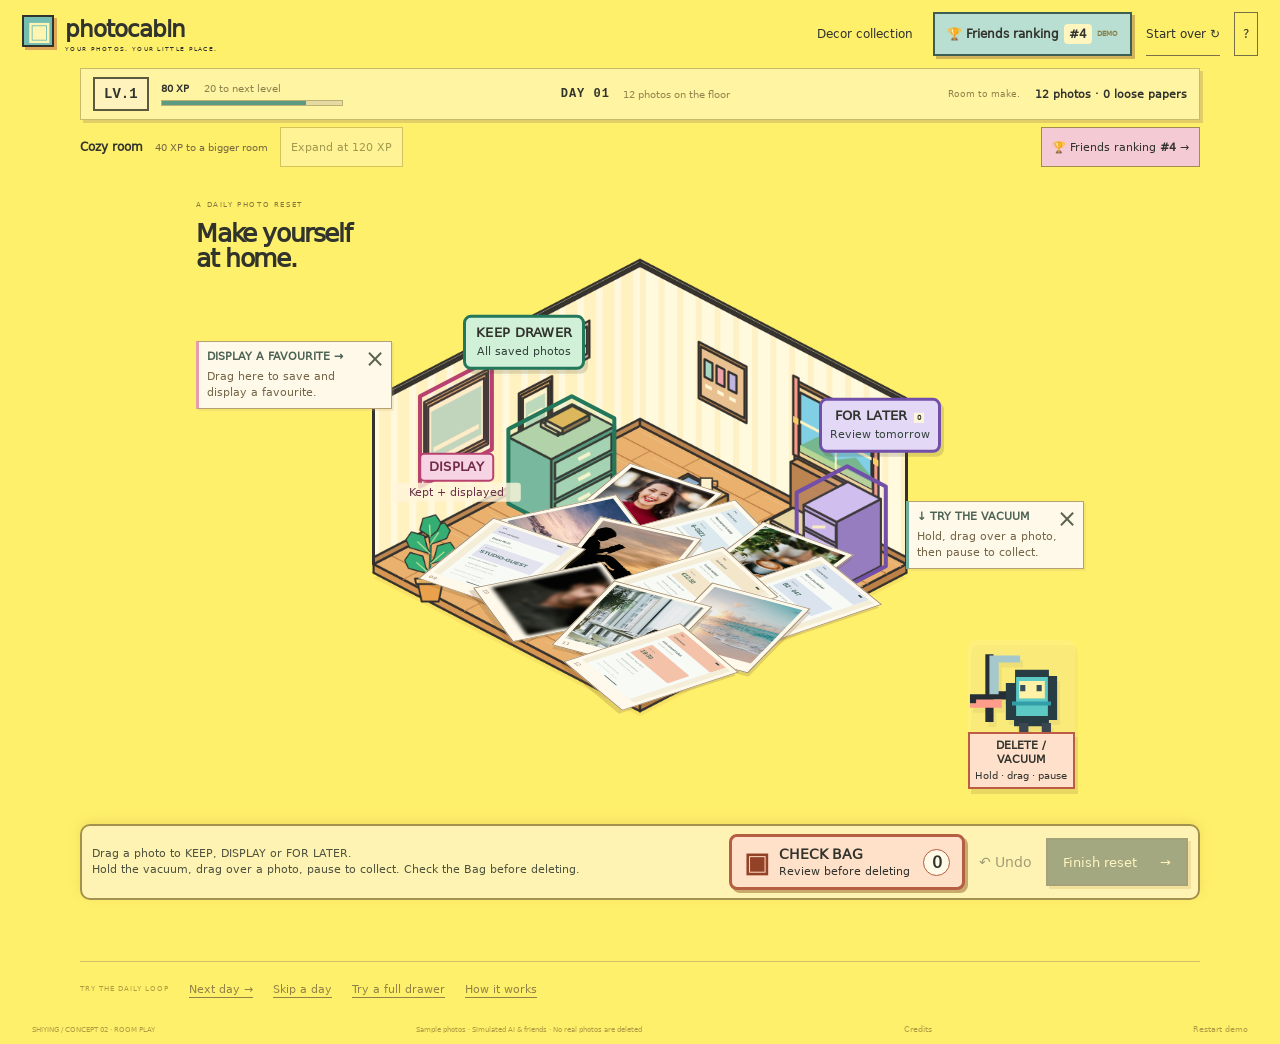
==== commit ef3fd27f: "Remove only the rectangular frame and vacuum outlines" ====
--- a/photocabin-room-play/index.html
+++ b/photocabin-room-play/index.html
@@ -1,4 +1,4 @@
-<!doctype html><html lang="en"><head><meta charset="utf-8"><meta name="viewport" content="width=device-width,initial-scale=1"><meta name="theme-color" content="#fff06a"><meta name="description" content="An interactive photo room. Pick up your photos, put memories away, and vacuum what you no longer need. Unlock decorations as you return."><title>Photocabin · Make room for your memories</title><link rel="stylesheet" href="style.css?v=20261123-clarity1"><style>.photo-layer{z-index:auto}.room-label{user-select:none}.corner-caption{display:none}</style></head><body>
+<!doctype html><html lang="en"><head><meta charset="utf-8"><meta name="viewport" content="width=device-width,initial-scale=1"><meta name="theme-color" content="#fff06a"><meta name="description" content="An interactive photo room. Pick up your photos, put memories away, and vacuum what you no longer need. Unlock decorations as you return."><title>Photocabin · Make room for your memories</title><link rel="stylesheet" href="style.css?v=20261123-no-box1"><style>.photo-layer{z-index:auto}.room-label{user-select:none}.corner-caption{display:none}</style></head><body>
 <header><a href="./" class="brand"><span class="brand-icon">▣</span>photocabin<small>YOUR PHOTOS. YOUR LITTLE PLACE.</small></a><div class="top-actions"><button data-action="collection">Decor collection <span id="new-decor"></span></button><button data-action="friends" class="friends-entry">🏆 Friends ranking <b id="rank-badge">#4</b><small>DEMO</small></button><button data-action="restart" class="restart-entry">Start over ↻</button><button data-action="help" class="help-button" aria-label="How to play">?</button></div></header>
 <main><div class="hud"><div class="level-hud"><span id="level-label">LV.1</span><div><div class="xp-line"><strong id="xp-label">80 XP</strong><span id="xp-next">20 to next level</span></div><div class="xp-track"><i id="xp-bar"></i></div></div></div><div class="day-hud"><strong id="day-label">DAY 01</strong><span id="day-note">12 photos to put away</span></div><div class="progress-hud"><span id="tidy-label">Your floor, a little clearer.</span><strong id="left-label">12 left</strong></div></div>
 <div class="room-growth-bar"><span><b id="room-name">Cozy room</b><small id="room-growth-note">Reach 120 total XP to expand</small></span><button data-action="expand-room" id="expand-room">Expand room · 120 XP</button><button data-action="friends" class="ranking-shortcut">🏆 Friends ranking <strong id="rank-summary">#4</strong> →</button></div><div class="room-stage" id="room-stage"><canvas id="room-art" width="1200" height="940" aria-label="A colourful isometric room with photos scattered on its wooden floor"></canvas><div class="scene-title"><span>A DAILY PHOTO RESET</span><h1>Make yourself<br>at home.</h1></div><span class="corner-caption">NO SEPARATE PHOTO PANEL.<br>EVERYTHING HAPPENS HERE.</span><svg id="drop-zones" viewBox="0 0 1200 940" aria-label="Photo destinations"></svg><div class="photo-layer" id="photo-layer"></div><div id="dust-layer"></div><div class="scene-dimmer" id="scene-dimmer" hidden></div>
--- a/photocabin-room-play/style.css
+++ b/photocabin-room-play/style.css
@@ -22,7 +22,7 @@
 .room-stage .album-label,.room-stage .drawer-label{min-width:132px;min-height:48px;padding:8px 10px;border:3px solid;border-radius:8px;box-shadow:3px 4px 0 #514d3530;transform:translate(-50%,-50%);text-align:center}
 .room-stage .album-label{background:#d0f0d7;border-color:#23775a}.room-stage .drawer-label{background:#e4d8f7;border-color:#7250aa}
 .room-stage .room-label b{font-size:14px;letter-spacing:.3px}.room-stage .album-label>span,.room-stage .drawer-label>span{display:block;font-size:12px;color:#34443c;line-height:1.4}
-.room-stage .frame-label{width:12%;height:13%;border:3px solid #b94170;border-radius:6px;background:#f8b6d016;outline:0}
+.room-stage .frame-label{width:12%;height:13%;border:3px solid transparent;border-radius:6px;background:transparent;outline:0}
 .room-stage .frame-label b{bottom:-16px;background:#f7d4e3;color:#722b47;border:2px solid #b94170;border-radius:5px;padding:4px 8px;white-space:nowrap;font-size:13px}
 .room-stage .frame-label .frame-sr{display:block!important;position:absolute;top:calc(100% + 17px);left:50%;transform:translateX(-50%);width:128px;height:auto;clip-path:none;overflow:visible;font-size:11px;line-height:1.4;text-align:center;background:#fff7dccc;color:#6b314a;border-radius:3px;padding:2px}
 .room-stage .room-label.drop-over{outline:4px solid #fff7df;filter:drop-shadow(0 0 8px #fff6cc);background:#fff7bf}
@@ -31,7 +31,7 @@
 .room-stage{margin-bottom:14px}.room-stage .frame-guide{top:20%;left:0;width:22%;padding:10px 28px 10px 10px}
 .room-stage .vacuum-cue{top:86%;right:0;width:25%;padding:10px 28px 10px 10px}
 .room-stage .scene-guide b{font-size:12px}.room-stage .scene-guide span{font-size:12px;line-height:1.45}.guide-close{width:28px;height:28px;font-size:24px}
-#vacuum-tool{left:87%;top:68%;height:16%;outline:3px solid #bc5c44;outline-offset:6px;border-radius:8px;background:#fff0ad44}
+#vacuum-tool{left:87%;top:68%;height:16%;outline:none;outline-offset:6px;border-radius:8px;background:#fff0ad44}
 #vacuum-tool>span{font-size:11px;border:2px solid #bc5c44;background:#ffe0cb;padding:5px;transform:none;letter-spacing:0}#vacuum-tool small{font-size:10px}
 .floor-photo{width:10.5%}.floor-photo.inspecting{width:min(42%,390px)}.floor-photo.dragging{width:16%}
 .bottom-bar{position:sticky;bottom:0;z-index:190;background:#fff4baed;backdrop-filter:blur(8px);border:2px solid #a3914e;border-radius:10px;padding:10px 12px;gap:12px;box-shadow:0 -3px 12px #89722422}
